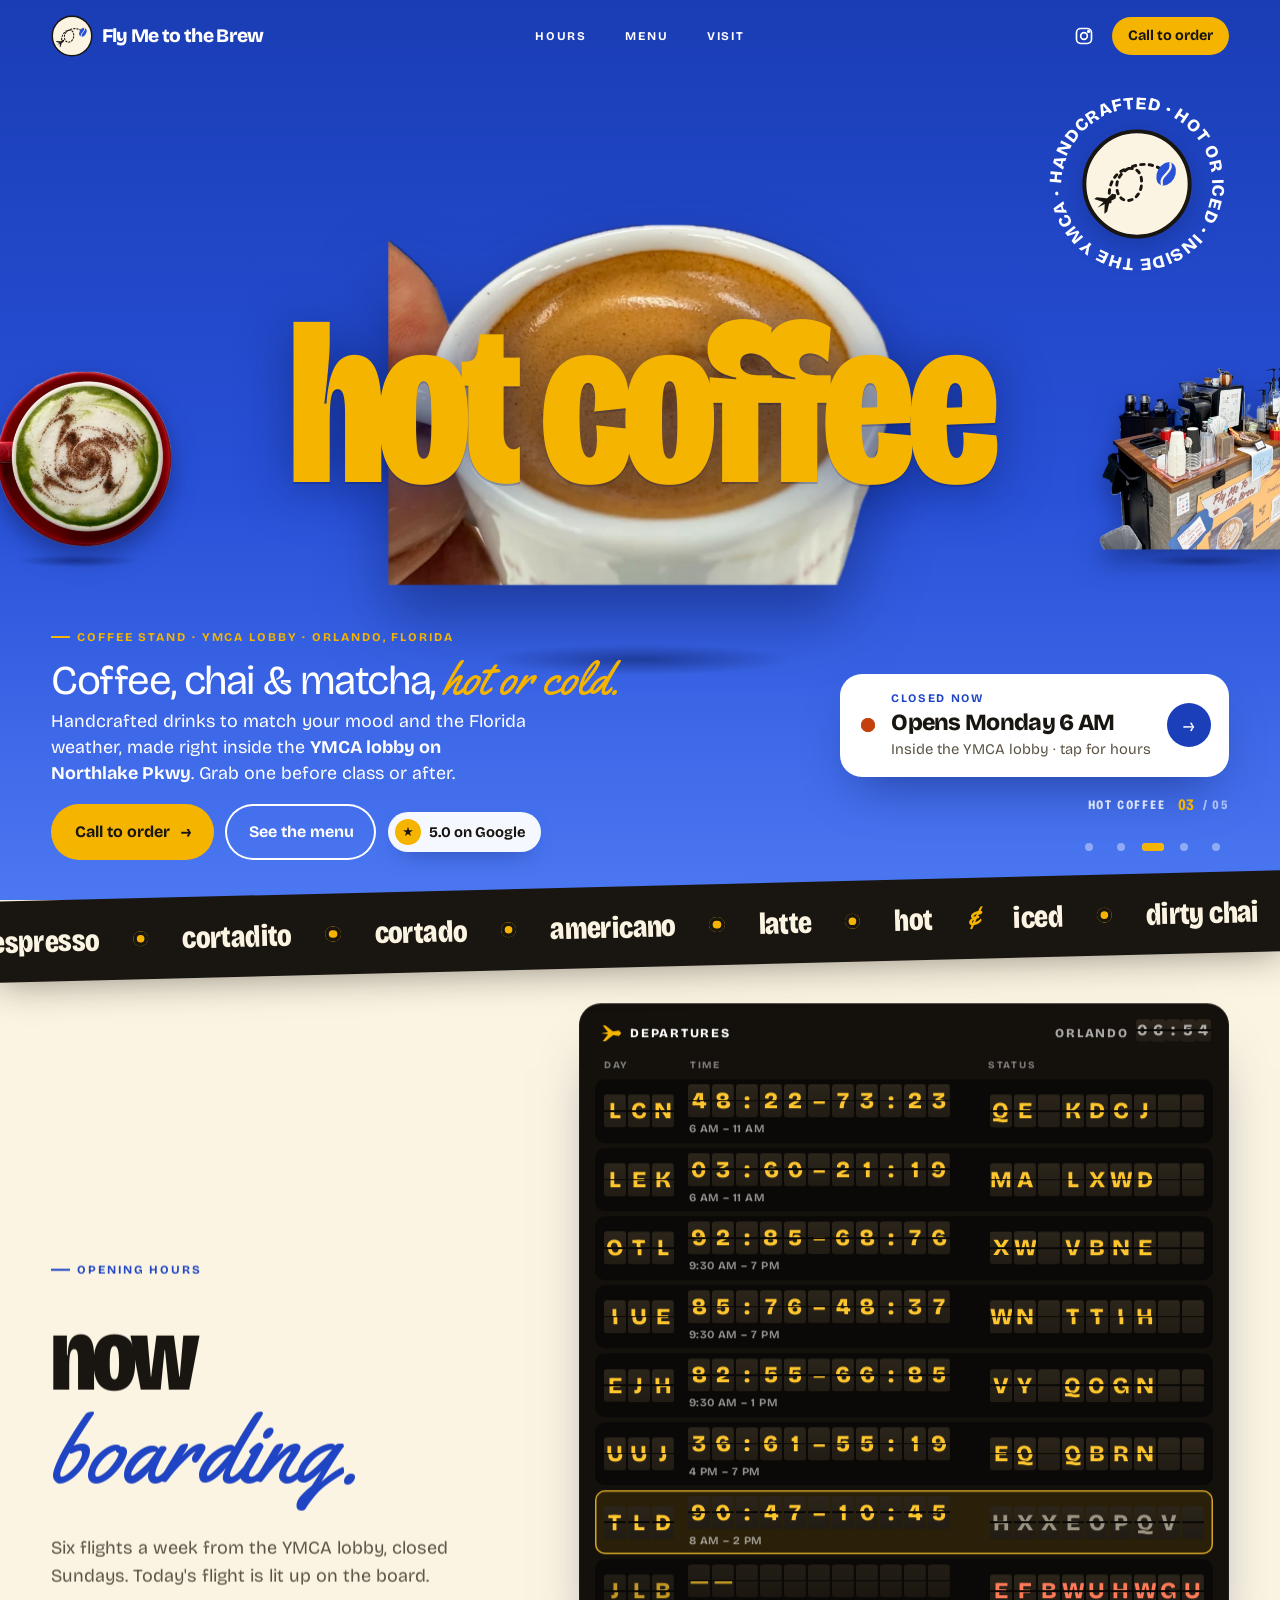
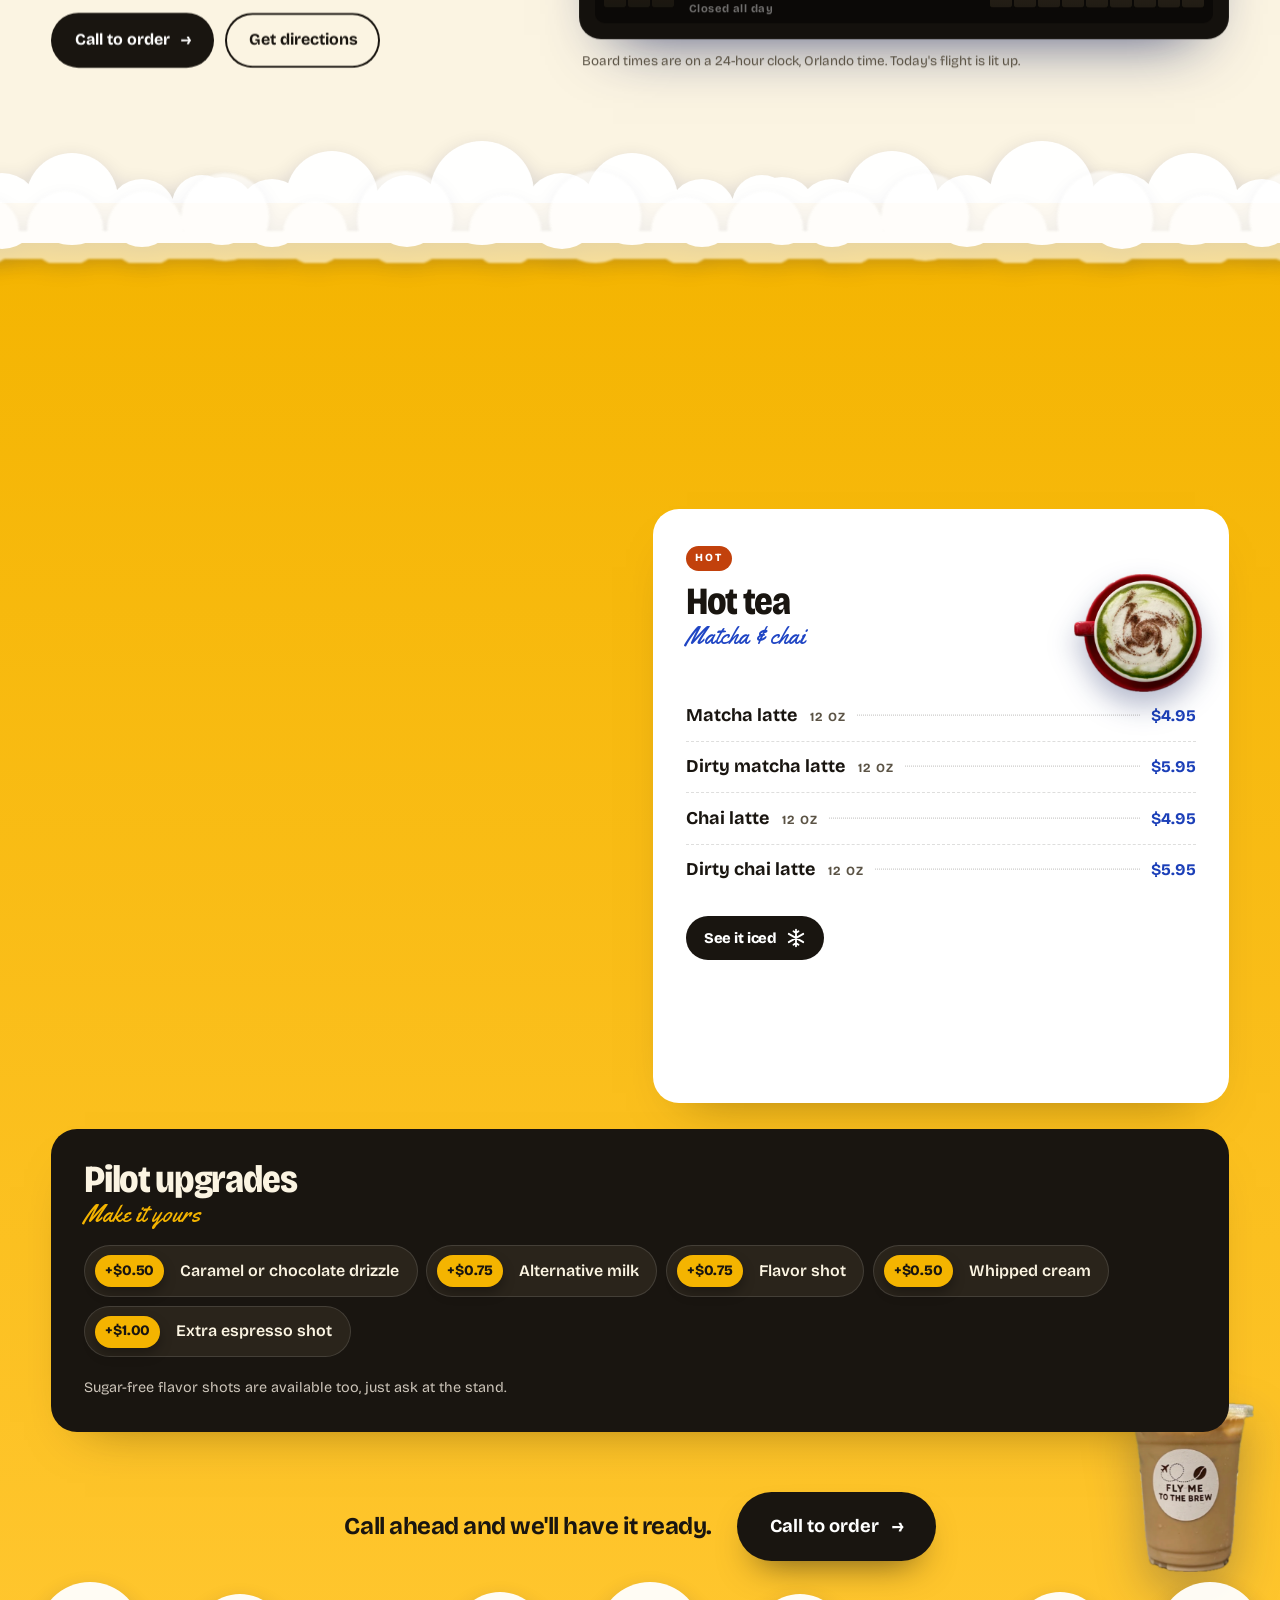
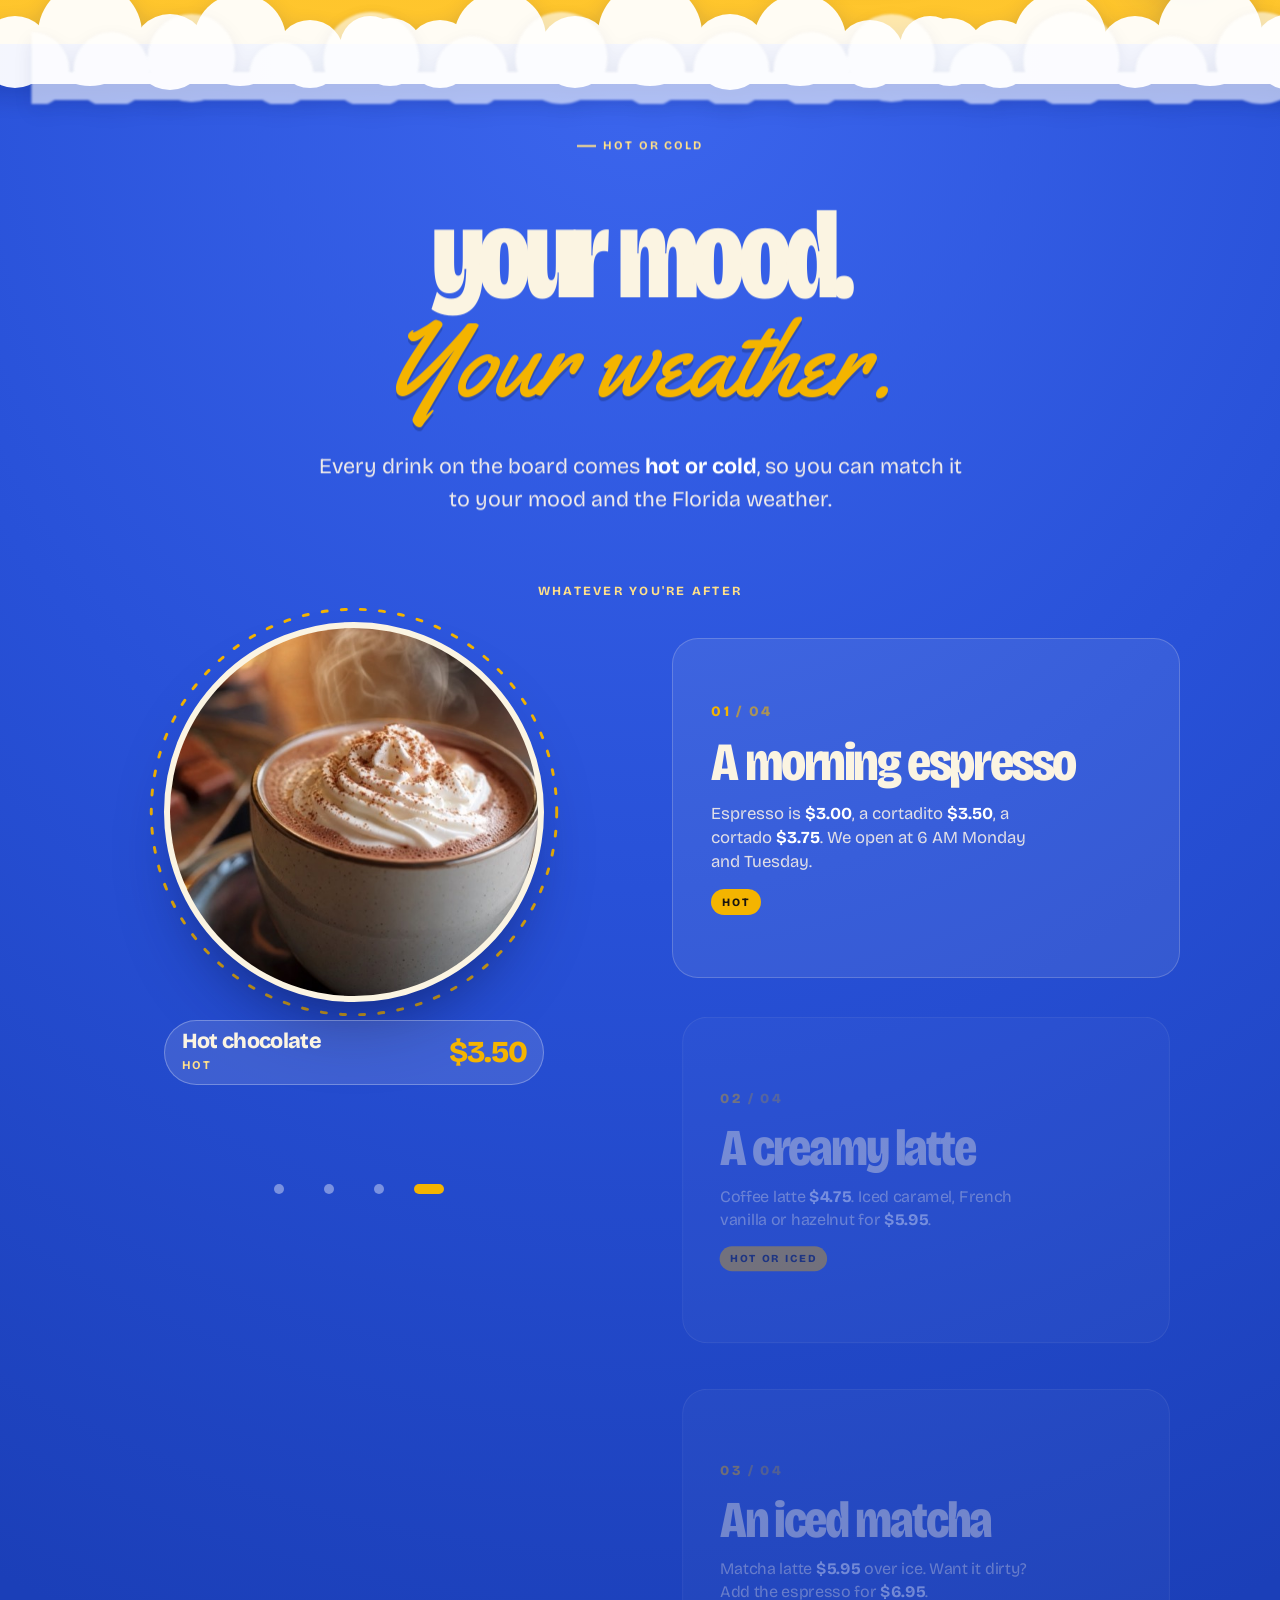
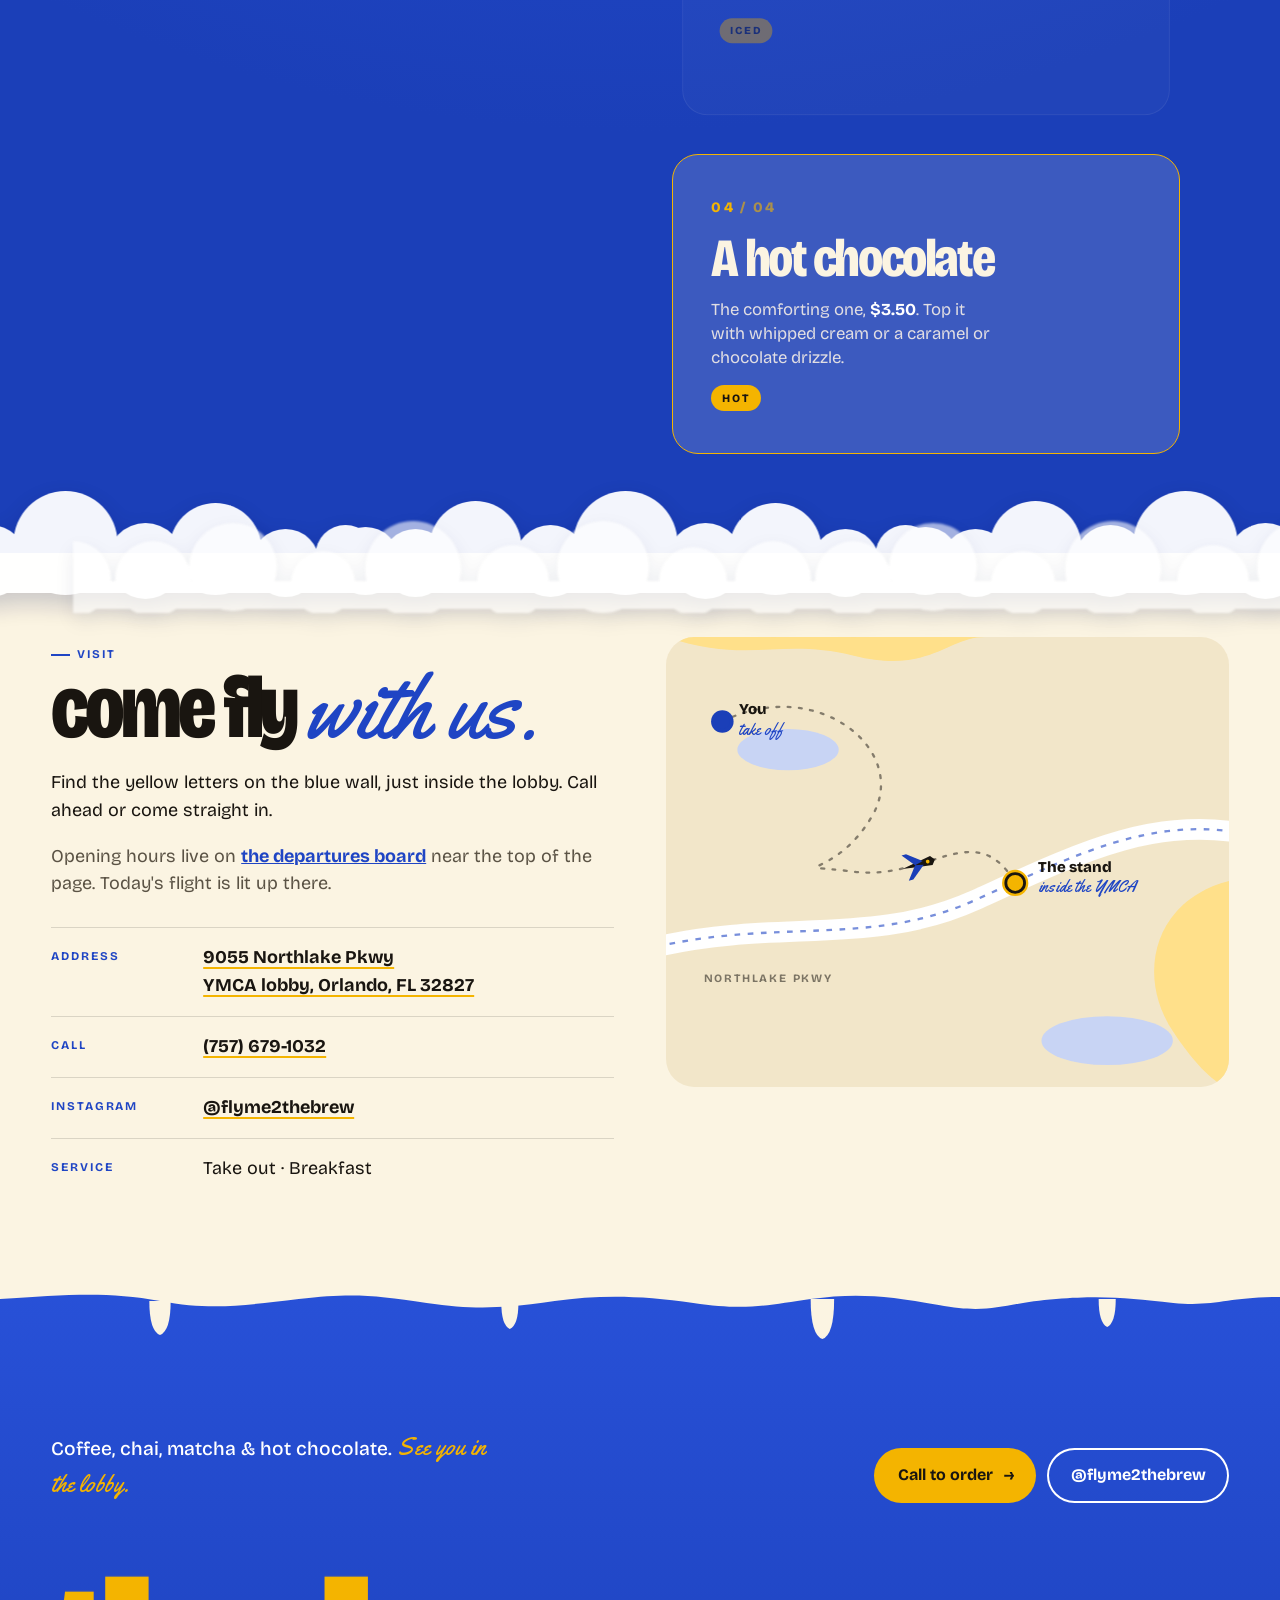
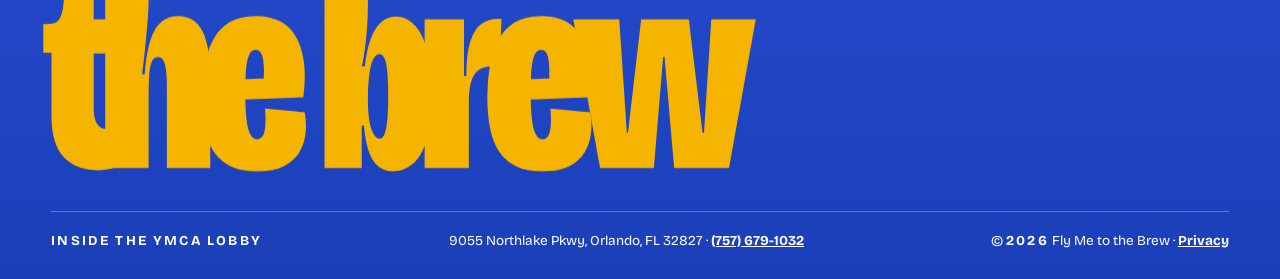
==== index.html @ 9d6bcb03 "Add files via upload" ====
<!doctype html>
<html lang="en">
<head>
<meta charset="utf-8">
<script>document.documentElement.classList.add('js')</script>
<meta name="viewport" content="width=device-width, initial-scale=1">
<title>Fly Me to the Brew · Coffee, Chai &amp; Matcha Inside the YMCA · Orlando</title>
<meta name="description" content="Fly Me to the Brew is a coffee stand inside the YMCA lobby at 9055 Northlake Pkwy, Orlando. Handcrafted coffee, chai, matcha and hot chocolate, hot or cold. 5.0 on Google. Open six days a week.">
<meta name="theme-color" content="#2851D8">
<meta property="og:title" content="Fly Me to the Brew · Orlando">
<meta property="og:description" content="Handcrafted coffee, chai, matcha and hot chocolate, hot or cold, inside the YMCA lobby on Northlake Pkwy.">
<link rel="icon" href="[data-uri]" type="image/svg+xml">
<link rel="preconnect" href="https://fonts.googleapis.com">
<link rel="preconnect" href="https://fonts.gstatic.com" crossorigin>
<link href="https://fonts.googleapis.com/css2?family=Bricolage+Grotesque:opsz,wdth,wght@12..96,75..100,400..800&family=Yellowtail&display=swap" rel="stylesheet">
<script type="application/ld+json">
{"@context":"https://schema.org","@type":"CafeOrCoffeeShop","name":"Fly Me to the Brew","address":{"@type":"PostalAddress","streetAddress":"9055 Northlake Pkwy (YMCA lobby)","addressLocality":"Orlando","addressRegion":"FL","postalCode":"32827"},
"sameAs":["https://www.instagram.com/flyme2thebrew/"],"servesCuisine":"Coffee","aggregateRating":{"@type":"AggregateRating","ratingValue":"5.0","reviewCount":"2"},
"openingHoursSpecification":[
{"@type":"OpeningHoursSpecification","dayOfWeek":["Monday","Tuesday"],"opens":"06:00","closes":"11:00"},
{"@type":"OpeningHoursSpecification","dayOfWeek":["Wednesday","Thursday"],"opens":"09:30","closes":"19:00"},
{"@type":"OpeningHoursSpecification","dayOfWeek":"Friday","opens":"09:30","closes":"13:00"},
{"@type":"OpeningHoursSpecification","dayOfWeek":"Friday","opens":"16:00","closes":"19:00"},
{"@type":"OpeningHoursSpecification","dayOfWeek":"Saturday","opens":"08:00","closes":"14:00"}]}
</script>
<style>

/* ============================================================
   GLOVER'S KITCHEN — tokens
   Colors from the logo: orange circle, green apron, plus a
   red-velvet red and warm icing cream.
   ============================================================ */
:root{
  --cream:#FFF6E9;       /* page background: icing cream */
  --paper:#FCEBD2;       /* soft warm panels */
  --orange:#F6A21A;      /* main brand orange */
  --orange-deep:#C96A04; /* orange for text on light backgrounds */
  --peach:#FFD9A0;
  --green:#1E5B36;       /* apron green (dark sections) */
  --green-2:#26703F;
  --red:#B3261E;         /* red velvet accent */
  --ink:#2A1A10;
  --ink-soft:#6B5443;
  --line:rgba(25,21,16,.13);
  --grad:linear-gradient(180deg,#E07A06 0%,#F09312 50%,#F8B240 100%);

  --f-display:"Bricolage Grotesque", ui-sans-serif, system-ui, sans-serif;
  --f-script:"Yellowtail", cursive;
  --f-body:"Bricolage Grotesque", ui-sans-serif, system-ui, sans-serif;

  --ease-out:cubic-bezier(.16,1,.3,1);
  --ease-spring:cubic-bezier(.34,1.56,.64,1);
  --gutter:clamp(16px,4vw,56px);
  --max:1320px;
}

*,*::before,*::after{box-sizing:border-box}
html{scroll-behavior:smooth;-webkit-text-size-adjust:100%}
body{
  margin:0;background:var(--cream);color:var(--ink);
  font-family:var(--f-body);font-size:clamp(16px,1.05vw + 11px,18px);line-height:1.55;
  font-variation-settings:"wdth" 100;-webkit-font-smoothing:antialiased;overflow-x:hidden;
}
img{display:block;max-width:100%;height:auto}
a{color:inherit}
::selection{background:var(--green);color:var(--cream)}
h1,h2,h3{font-family:var(--f-display);font-weight:800;line-height:.92;letter-spacing:-.03em;margin:0;text-wrap:balance}
p{margin:0 0 1em;text-wrap:pretty}
.wrap{max-width:var(--max);margin:0 auto;padding:0 var(--gutter)}
.eyebrow{
  font-family:var(--f-display);font-size:.74rem;font-weight:700;
  text-transform:uppercase;letter-spacing:.16em;color:var(--orange-deep);display:inline-flex;gap:.6em;align-items:center
}
.eyebrow::before{content:"";width:1.6em;height:2px;background:currentColor}
.script{font-family:var(--f-script);font-weight:400;letter-spacing:0;text-transform:none}
.num{font-variant-numeric:tabular-nums lining-nums}
.skip{position:absolute;left:-999px;top:8px;background:var(--ink);color:var(--cream);padding:.5em 1em;z-index:99}
.skip:focus{left:8px}
:focus-visible{outline:2px solid var(--green);outline-offset:3px;border-radius:4px}
.sr-only{position:absolute;width:1px;height:1px;overflow:hidden;clip-path:inset(50%);white-space:nowrap}

/* ============ header ============ */
.top{position:fixed;inset:0 0 auto;z-index:50;color:var(--ink);transition:background .4s var(--ease-out),box-shadow .4s var(--ease-out),transform .5s var(--ease-out)}
.top.scrolled{background:color-mix(in oklab,var(--cream) 90%,transparent);backdrop-filter:blur(12px) saturate(1.4);-webkit-backdrop-filter:blur(12px) saturate(1.4);box-shadow:0 1px 0 var(--line)}
.top.hide{transform:translateY(-100%)}
.top .wrap{display:grid;grid-template-columns:1fr auto 1fr;align-items:center;height:72px}
.logo{font-family:var(--f-display);font-weight:800;font-size:1.35rem;letter-spacing:-.04em;text-decoration:none;color:inherit;display:flex;align-items:center;gap:.45em;white-space:nowrap}
.logo img{width:42px;height:42px;transition:transform .6s var(--ease-spring)}
.logo:hover img{transform:rotate(-12deg) scale(1.08)}
.nav{display:flex;gap:clamp(18px,3vw,40px);align-items:center}
.nav a{font-size:.74rem;font-weight:700;letter-spacing:.15em;text-transform:uppercase;text-decoration:none;position:relative;padding:.4em 0}
.nav a::after{content:"";position:absolute;left:0;right:0;bottom:0;height:2px;background:currentColor;transform:scaleX(0);transform-origin:right;transition:transform .5s var(--ease-out)}
.nav a:hover::after{transform:scaleX(1);transform-origin:left}
.top-right{display:flex;justify-content:flex-end;align-items:center;gap:.6rem}
.ig{display:grid;place-items:center;width:38px;height:38px;border-radius:50%;transition:background .3s,transform .5s var(--ease-spring)}
.ig:hover{background:rgba(255,255,255,.3);transform:scale(1.1)}
.order-pill{background:var(--green);color:var(--cream);text-decoration:none;font-weight:700;font-size:.9rem;padding:.55em 1.1em;border-radius:99px;transition:transform .5s var(--ease-spring),background .3s}
.order-pill:hover{transform:translateY(-2px) rotate(-2deg);background:var(--ink)}
@media (max-width:860px){.top .wrap{grid-template-columns:1fr auto}.nav{display:none}}

/* ============ hero (floating food stage) ============ */
.hero{position:relative;height:100svh;min-height:640px;max-height:1040px;overflow:hidden;background:var(--grad);color:var(--ink)}
.stage{position:absolute;inset:0}
.prod{
  --w:min(50vh,40vw,480px);
  position:absolute;left:50%;top:45%;width:var(--w);aspect-ratio:1/1;padding:0;border:0;background:none;cursor:pointer;color:inherit;
  transform:translate(calc(-50% + var(--tx,0px) + var(--drag,0px)),calc(-50% + var(--ty,0px))) scale(var(--sc,1));
  opacity:var(--op,0);transition:transform .7s var(--ease-out),opacity .5s var(--ease-out);z-index:1
}
.prod[data-pos="0"]{--tx:0px;--ty:0px;--sc:1;--op:1;z-index:2;cursor:default}
.prod[data-pos="-1"]{--tx:-44vw;--ty:6vh;--sc:.4;--op:1}
.prod[data-pos="1"]{--tx:44vw;--ty:6vh;--sc:.4;--op:1}
.prod[data-pos="-2"]{--tx:-80vw;--ty:6vh;--sc:.3}
.prod[data-pos="2"]{--tx:80vw;--ty:6vh;--sc:.3}
.hero{touch-action:pan-y;cursor:grab;-webkit-user-select:none;user-select:none}
.hero.dragging{cursor:grabbing}
.hero.dragging .prod{transition:none}
.hero-foot{cursor:auto}
.prod .bob{display:block;width:100%;height:100%;animation:bob 5s ease-in-out infinite;transform-origin:50% 60%}
.prod:nth-child(2n) .bob{animation-delay:-1.6s}
.prod:nth-child(3n) .bob{animation-delay:-3.1s}
.prod img{display:block;width:100%;height:100%;object-fit:contain;transform:scale(var(--k,1));filter:drop-shadow(0 24px 26px rgba(10,25,90,.35));user-select:none;-webkit-user-drag:none}
.prod::after{content:"";position:absolute;left:16%;right:16%;bottom:-10%;height:7%;border-radius:50%;background:radial-gradient(closest-side,rgba(10,25,90,.45),rgba(10,25,90,0));animation:shadow 5s ease-in-out infinite}
.prod:nth-child(2n)::after{animation-delay:-1.6s}
.prod:nth-child(3n)::after{animation-delay:-3.1s}
@keyframes bob{0%,100%{transform:translateY(0) rotate(-7deg)}50%{transform:translateY(-16px) rotate(-3deg)}}
@keyframes shadow{0%,100%{transform:scaleX(1);opacity:1}50%{transform:scaleX(.82);opacity:.65}}
.prod:not([data-pos="0"]):hover .bob{animation-duration:2.4s}
@media (max-width:760px){
  .prod{--w:min(34vh,62vw);top:38%}
  .prod[data-pos="-1"]{--tx:-52vw;--sc:.42}
  .prod[data-pos="1"]{--tx:52vw;--sc:.42}
}

.stage-word{position:absolute;left:0;right:0;top:45%;transform:translateY(-50%);display:grid;place-items:center;z-index:3;pointer-events:none}
@media (max-width:760px){.stage-word{top:38%}}
.stage-word .w{
  grid-area:1/1;font-family:var(--f-display);font-weight:800;font-variation-settings:"wdth" 75;text-transform:lowercase;line-height:1;letter-spacing:-.04em;white-space:nowrap;color:#FFF4E2;
  font-size:min(15rem,calc(92vw / (var(--n) * .5)),32vh);
  opacity:0;transform:translateY(.25em) scale(.96);filter:blur(8px);
  transition:opacity .3s var(--ease-out),transform .55s var(--ease-out),filter .35s var(--ease-out);
  text-shadow:0 6px 40px rgba(10,25,90,.25)
}
.stage-word .w.on{opacity:1;transform:none;filter:none;transition-delay:.1s}

.hero-foot{position:absolute;left:0;right:0;bottom:clamp(22px,4.5vh,48px);z-index:4}
.hero-foot .wrap{display:grid;grid-template-columns:1fr auto;gap:var(--gutter);align-items:end}
.hero .eyebrow{color:var(--ink)}
.hero-title{font-size:clamp(1.9rem,3.2vw,2.9rem);letter-spacing:-.035em;margin:.55rem 0 .5rem;line-height:.95}
.hero-title .script{color:#fff;font-size:1.15em;text-shadow:0 2px 0 rgba(10,25,90,.25)}
.lede{max-width:40ch;font-size:clamp(1rem,.5vw + .9rem,1.12rem);line-height:1.45;margin:0 0 1.1rem}
.lede strong{font-weight:700}
.btn{
  --bg:var(--ink);--fg:#fff;--hov:var(--green);
  display:inline-flex;align-items:center;gap:.7em;background:var(--bg);color:var(--fg);text-decoration:none;border:0;cursor:pointer;
  font-family:var(--f-display);font-weight:700;font-size:1rem;padding:.95em 1.4em .95em 1.5em;border-radius:99px;
  position:relative;overflow:hidden;isolation:isolate;transition:transform .5s var(--ease-out),color .3s
}
.btn::before{content:"";position:absolute;inset:0;background:var(--hov);border-radius:inherit;transform:translateY(101%);transition:transform .55s var(--ease-out);z-index:-1}
.btn:hover::before{transform:none}
.btn:hover{transform:translateY(-2px)}
.btn .arr{display:inline-block;transition:transform .5s var(--ease-out)}
.btn:hover .arr{transform:translateX(3px)}
.btn-row{display:flex;flex-wrap:wrap;gap:.7rem}
.btn.ghost{--bg:transparent;--fg:var(--ink);box-shadow:inset 0 0 0 2px var(--ink)}
.btn.ghost:hover{color:#fff}
.hero-side{display:flex;flex-direction:column;align-items:flex-end;gap:1rem;text-align:right}
.today{
  display:flex;align-items:center;gap:1rem;text-align:left;text-decoration:none;background:#fff;color:var(--ink);
  padding:1rem 1.1rem 1rem 1.3rem;border-radius:22px;box-shadow:0 24px 50px -20px rgba(10,25,90,.55);max-width:420px;
  transition:transform .5s var(--ease-spring),box-shadow .4s;cursor:pointer
}
.today:hover{transform:translateY(-4px) rotate(-1deg);box-shadow:0 32px 60px -22px rgba(10,25,90,.65)}
.today .pulse{flex:none;width:14px;height:14px;border-radius:50%;background:var(--red);position:relative}
.today .pulse::after{content:"";position:absolute;inset:0;border-radius:50%;background:var(--red);animation:pulse 1.8s var(--ease-out) infinite}
.td-text small{display:block;font-size:.72rem;font-weight:700;letter-spacing:.14em;text-transform:uppercase;color:var(--orange-deep)}
.td-text b{display:block;font-family:var(--f-display);font-weight:800;font-size:clamp(1.1rem,1.4vw + .6rem,1.45rem);letter-spacing:-.03em;line-height:1.05;margin-top:.15rem}
.td-text span{display:block;font-size:.92rem;color:var(--ink-soft);margin-top:.2rem}
.td-go{flex:none;display:grid;place-items:center;width:44px;height:44px;border-radius:50%;background:var(--green);color:#fff;font-size:1.2rem;transition:transform .5s var(--ease-spring)}
.today:hover .td-go{transform:rotate(-45deg)}
@media (max-width:760px){
  .today{max-width:none;width:100%;padding:.9rem 1rem}
  .hero{height:auto;min-height:0;max-height:none;padding-bottom:26px}
  .stage{position:relative;height:58svh;min-height:360px;max-height:520px}
  .prod,.stage-word{top:56%}
  .hero-foot{position:relative;bottom:auto}
}
.dots{display:flex;gap:.35rem}
.dots button{width:26px;height:26px;border:0;background:none;padding:0;cursor:pointer;display:grid;place-items:center}
.dots button::before{content:"";width:8px;height:8px;border-radius:50%;background:rgba(25,21,16,.3);transition:all .4s var(--ease-spring)}
.dots button[aria-current="true"]::before{background:var(--ink);width:22px;border-radius:99px}
@media (max-width:760px){.hero-foot .wrap{grid-template-columns:1fr}.hero-side{align-items:flex-start;text-align:left;width:100%;gap:.7rem}}

.sticker{position:absolute;right:var(--gutter);top:92px;width:184px;height:184px;z-index:4;display:grid;place-items:center;text-decoration:none}
.sticker svg{position:absolute;inset:0;animation:spin 18s linear infinite}
.sticker text{font-family:var(--f-display);font-weight:800;font-size:12.5px;letter-spacing:.5px;text-transform:uppercase;fill:var(--ink)}
.sticker .core{position:relative;width:112px;height:112px;border-radius:50%;display:grid;place-items:center;transition:transform .6s var(--ease-spring);filter:drop-shadow(0 8px 14px rgba(10,25,90,.3))}
.sticker .core img{width:100%;height:100%}
.sticker:hover .core{transform:scale(1.12) rotate(-12deg)}
@keyframes spin{to{transform:rotate(360deg)}}
@media (max-width:1100px){.sticker{width:140px;height:140px}.sticker .core{width:84px;height:84px}}
@media (max-width:760px){.sticker{display:none}}

/* ============ marquee ============ */
.marquee{background:var(--green);color:var(--cream);overflow:hidden;padding:1.05rem 0;transform:rotate(-1.4deg);margin:-14px -2vw 0;position:relative;z-index:3;box-shadow:0 20px 40px -24px rgba(27,63,184,.6)}
.marquee .track{display:flex;width:max-content;animation:marq 40s linear infinite}
.marquee:hover .track{animation-play-state:paused}
.marquee span{font-family:var(--f-display);font-weight:800;font-variation-settings:"wdth" 80;font-size:clamp(1.3rem,2.4vw,2rem);letter-spacing:-.02em;white-space:nowrap;padding:0 .55em;display:flex;align-items:center;gap:1.1em;text-transform:lowercase}
.marquee i{font-family:var(--f-script);font-style:normal;font-weight:400;color:var(--orange);text-transform:none}
.marquee span::after{content:"";width:.5em;height:.5em;border-radius:50%;background:var(--orange);box-shadow:inset 0 0 0 .12em var(--cream)}
@keyframes marq{to{transform:translateX(-50%)}}

/* ============ proof ============ */
.proof{padding:clamp(70px,9vw,120px) 0 clamp(40px,6vw,80px)}
.proof-grid{display:grid;grid-template-columns:repeat(4,1fr);border-top:1px solid var(--line)}
.proof-grid > div{padding:1.4rem 1.2rem 0 0;border-right:1px solid var(--line);margin-right:1.2rem}
.proof-grid > div:last-child{border-right:0}
.proof .big{font-family:var(--f-display);font-weight:800;font-variation-settings:"wdth" 78;font-size:clamp(2.6rem,5.4vw,4.6rem);line-height:.9;letter-spacing:-.045em;color:var(--green)}
.proof .big sup,.proof .big small{font-size:.4em;vertical-align:1.2em;color:var(--orange-deep);margin-left:.08em}
.proof .big small{vertical-align:baseline}
.proof .lbl{font-size:.92rem;color:var(--ink-soft);margin-top:.5rem;max-width:22ch}
@media (max-width:760px){.proof-grid{grid-template-columns:1fr 1fr;row-gap:1.6rem}.proof-grid > div:nth-child(2){border-right:0}}

/* ============ section heads ============ */
.sec{padding:clamp(70px,10vw,140px) 0}
.head{display:grid;grid-template-columns:repeat(12,1fr);gap:var(--gutter);align-items:end;margin-bottom:clamp(36px,5vw,64px)}
.head h2{grid-column:1 / span 8;font-size:clamp(3rem,8vw,7rem);font-variation-settings:"wdth" 80;text-transform:lowercase;letter-spacing:-.045em;line-height:.95}
.head h2 .script{font-size:.95em;color:var(--orange-deep)}
.head p{grid-column:9 / span 4;color:var(--ink-soft);margin:0}
@media (max-width:900px){.head h2,.head p{grid-column:1 / -1}}

/* ============ menu ============ */
.menu{background:var(--grad);position:relative;overflow:hidden}
.menu .head h2,.menu .head p{color:var(--ink)}
.menu .head h2 .script{color:#fff;text-shadow:0 2px 0 rgba(10,25,90,.25)}
.menu .head p a{font-weight:700}
.board{display:grid;grid-template-columns:repeat(12,1fr);gap:clamp(18px,2vw,28px);position:relative;z-index:1}
.cat{grid-column:span 6;background:#fff;border-radius:26px;padding:clamp(22px,2.6vw,36px);position:relative;overflow:hidden;box-shadow:0 24px 50px -34px rgba(10,25,90,.6);transition:transform .6s var(--ease-out),box-shadow .6s var(--ease-out)}
.cat:hover{transform:translateY(-4px);box-shadow:0 30px 60px -36px rgba(10,25,90,.7)}
.cat.wide{grid-column:span 12}
.cat.third{grid-column:span 4}
@media (max-width:980px){.cat,.cat.third{grid-column:span 12}}
.cat-top{display:flex;justify-content:space-between;align-items:flex-start;gap:1rem;margin-bottom:1.2rem}
.cat h3{font-size:clamp(1.9rem,3vw,2.6rem);font-variation-settings:"wdth" 85;letter-spacing:-.035em}
.cat h3 .script{display:block;font-size:.62em;margin-top:.3em;color:var(--orange-deep)}
.cat-img{width:clamp(90px,10vw,130px);flex:none;margin:-10px -6px -20px 0;filter:drop-shadow(0 14px 14px rgba(10,25,90,.3));transition:transform .6s var(--ease-spring)}
.cat:hover .cat-img{transform:rotate(-8deg) scale(1.08)}
.rows{list-style:none;margin:0;padding:0}
.rows li{display:flex;align-items:baseline;gap:.6em;padding:.62em 0;border-top:1px dashed var(--line)}
.rows li:first-child{border-top:0}
.rows .n{font-weight:700}
.rows .d{color:var(--ink-soft);font-size:.9em}
.rows .fill{flex:1;border-bottom:1.5px dotted rgba(25,21,16,.28);transform:translateY(-.3em);min-width:1.5em}
.rows .p{font-family:var(--f-display);font-weight:700;color:var(--green);font-size:.9em}
.tagline{font-family:var(--f-script);font-size:1.35rem;color:var(--orange-deep);margin:1rem 0 0}
.fresh{position:absolute;top:1.2rem;right:1.2rem;font-family:var(--f-display);font-size:.68rem;font-weight:800;letter-spacing:.14em;text-transform:uppercase;background:var(--red);color:#fff;padding:.35em .7em;border-radius:99px;transform:rotate(4deg)}
@media (max-width:600px){.fresh{position:static;display:inline-block;margin-bottom:.9rem}}

/* flavors */
.flavor-cat{background:var(--green);color:var(--cream)}
.flavor-cat h3 .script{color:var(--orange)}
.flavor-cat p{color:rgba(255,246,233,.78)}
.flavors{display:flex;flex-wrap:wrap;gap:.55rem;margin-top:.4rem}
.flv{
  --c:#eee;display:inline-flex;align-items:center;gap:.6em;padding:.55em 1.1em .55em .6em;border-radius:99px;background:var(--green-2);
  border:1px solid rgba(255,255,255,.12);color:var(--cream);font-weight:600;font-size:1rem;cursor:default;
  transition:transform .5s var(--ease-spring),border-color .3s
}
.flv img,.flv .sw{width:46px;height:46px;object-fit:contain;margin:-6px 0;filter:drop-shadow(0 6px 6px rgba(0,0,0,.3));transition:transform .5s var(--ease-spring)}
.flv .sw{width:34px;height:34px;margin:0 6px;border-radius:50%;background:var(--c);box-shadow:inset 0 -4px 0 rgba(0,0,0,.15)}
.flv:hover{transform:translateY(-3px) rotate(-2deg);border-color:var(--c)}
.flv:hover img,.flv:hover .sw{transform:scale(1.35) rotate(-8deg)}
.flv .best{font-size:.66rem;font-weight:800;letter-spacing:.1em;text-transform:uppercase;background:var(--orange);color:var(--ink);padding:.2em .55em;border-radius:99px}

/* ============ fresh-out-the-oven rail ============ */
.newbies{overflow:hidden}
.rail{display:flex;gap:clamp(16px,2vw,26px);overflow-x:auto;scroll-snap-type:x mandatory;padding:10px var(--gutter) 30px;scrollbar-width:none;cursor:grab}
.rail::-webkit-scrollbar{display:none}
.rail.drag{cursor:grabbing;scroll-snap-type:none}
.card{flex:0 0 clamp(250px,30vw,380px);scroll-snap-align:start;perspective:900px;margin:0}
.card .inner{border-radius:24px;overflow:hidden;background:#fff;transform:rotateX(var(--rx,0)) rotateY(var(--ry,0));transition:transform .5s var(--ease-out),box-shadow .5s;box-shadow:0 20px 40px -30px rgba(25,21,16,.5);will-change:transform}
.card:hover .inner{box-shadow:0 40px 70px -35px rgba(40,81,216,.6)}
.card img{aspect-ratio:4/5;object-fit:cover;width:100%;pointer-events:none;user-select:none}
.card figcaption{display:flex;flex-direction:column;gap:.15rem;padding:1rem .3rem 0}
.card figcaption b{font-family:var(--f-display);font-weight:800;font-size:1.25rem;letter-spacing:-.02em}
.card figcaption span{font-family:var(--f-script);font-size:1.2rem;color:var(--orange-deep)}
.rail-hint{display:flex;align-items:center;gap:.6em;font-size:.85rem;color:var(--ink-soft);margin-top:.8rem}
.rail-hint .bar{width:60px;height:3px;background:var(--line);position:relative;overflow:hidden;border-radius:2px}
.rail-hint .bar i{position:absolute;inset:0;background:var(--orange);transform-origin:left;transform:scaleX(var(--p,.15))}

/* ============ in their words ============ */
.voices{background:var(--paper);position:relative;overflow:hidden}
.feature-quote{display:grid;grid-template-columns:repeat(12,1fr);gap:var(--gutter);align-items:start;margin-bottom:clamp(40px,6vw,80px)}
.feature-quote blockquote{grid-column:1 / span 9;margin:0;font-family:var(--f-display);font-weight:700;font-variation-settings:"wdth" 80;font-size:clamp(2.1rem,5.2vw,4.6rem);line-height:1;letter-spacing:-.035em;text-indent:-.42em}
.feature-quote blockquote em{font-style:normal;color:var(--orange-deep)}
.feature-quote cite{grid-column:10 / span 3;font-style:normal;align-self:end;font-size:.95rem}
.feature-quote cite a{font-weight:700;text-decoration:none;border-bottom:2px solid var(--orange)}
.feature-quote cite small{display:block;color:var(--ink-soft);margin-top:.3em}
@media (max-width:900px){.feature-quote blockquote,.feature-quote cite{grid-column:1 / -1}}
.quotes{columns:3 280px;column-gap:clamp(16px,2vw,26px)}
.q{break-inside:avoid;background:#fff;border-radius:22px;padding:1.5rem 1.5rem 1.2rem;margin:0 0 clamp(16px,2vw,26px);position:relative;transition:transform .6s var(--ease-spring)}
.q:nth-child(odd){transform:rotate(-1deg)}
.q:nth-child(even){transform:rotate(1.2deg)}
.q:hover{transform:rotate(0) translateY(-4px)}
.q p{font-size:1.2rem;line-height:1.4;margin-bottom:1rem;text-indent:-.4em}
.q footer{display:flex;align-items:center;gap:.6em;font-size:.85rem;color:var(--ink-soft);border-top:1px solid var(--line);padding-top:.8rem}
.q footer a{color:var(--ink);font-weight:700;text-decoration:none}
.q footer a:hover{color:var(--orange-deep)}
.q .av{width:28px;height:28px;border-radius:50%;background:var(--c,var(--orange));display:grid;place-items:center}
.q .av img{width:100%;height:100%}

/* ============ giving back: "we sell out & help out" ============ */
.giving{background:radial-gradient(120% 80% at 50% 0%,#C7372C 0%,#A11F18 55%,#7A1410 100%);color:var(--cream);position:relative;overflow:hidden}
.giving .eyebrow{color:var(--peach)}
.give-head{text-align:center;max-width:1040px;margin:0 auto clamp(56px,8vw,100px)}
.give-head h2{font-size:clamp(3.2rem,10vw,9rem);font-variation-settings:"wdth" 76;text-transform:lowercase;letter-spacing:-.05em;line-height:.86;margin:.35em 0 .35em}
.give-head h2 .script{display:block;color:var(--orange);font-size:.82em;margin-top:.04em;text-shadow:0 4px 0 rgba(0,0,0,.18)}
.give-head p{font-size:clamp(1.05rem,1vw + .8rem,1.35rem);max-width:46ch;margin:0 auto;color:rgba(255,246,233,.92)}
.give-head p strong{color:#fff}

/* the 1-for-1 exchange */
.swap{position:relative;display:grid;grid-template-columns:1fr auto 1fr;align-items:center;gap:clamp(16px,3vw,44px);max-width:980px;margin:0 auto clamp(56px,8vw,100px)}
.side{position:relative;background:var(--cream);color:var(--ink);border-radius:30px;padding:clamp(20px,3vw,32px);padding-top:clamp(84px,9vw,112px);text-align:center;box-shadow:0 34px 70px -34px rgba(0,0,0,.6)}
.side img{position:absolute;left:0;right:0;margin:0 auto;top:calc(-1 * clamp(66px,7.5vw,100px));width:clamp(120px,14vw,170px);filter:drop-shadow(0 18px 18px rgba(80,10,5,.35));animation:bob 5s ease-in-out infinite}
.side.give img{animation-delay:-2.2s}
.side .one{display:block;font-family:var(--f-display);font-weight:800;font-variation-settings:"wdth" 76;font-size:clamp(4rem,9vw,7rem);line-height:.8;letter-spacing:-.05em;color:var(--green)}
.side.give .one{color:var(--red)}
.side b{display:block;font-family:var(--f-display);font-size:clamp(1.25rem,1.6vw,1.6rem);letter-spacing:-.03em;margin:.35rem 0 .2rem}
.side span{display:block;color:var(--ink-soft);font-size:.98rem}
.mid{display:grid;justify-items:center;gap:.3rem;color:var(--orange)}
.mid svg{width:clamp(56px,6vw,78px);height:auto;animation:beat 1.4s ease-in-out infinite}
.mid i{font-family:var(--f-script);font-style:normal;font-size:clamp(1.5rem,2.2vw,2rem);color:var(--peach)}
@keyframes beat{0%,100%{transform:scale(1)}14%{transform:scale(1.18)}28%{transform:scale(1)}42%{transform:scale(1.1)}56%{transform:scale(1)}}
/* a little roll that keeps travelling from "you" to "a neighbor" */
.traveler{position:absolute;top:34%;left:20%;width:clamp(44px,5vw,62px);pointer-events:none;animation:travel 3.2s var(--ease-out) infinite;filter:drop-shadow(0 8px 8px rgba(0,0,0,.3));z-index:2}
@keyframes travel{
  0%{left:20%;transform:translate(-50%,0) scale(.5) rotate(0);opacity:0}
  12%{opacity:1}
  50%{transform:translate(-50%,-90px) scale(1) rotate(180deg)}
  88%{opacity:1}
  100%{left:80%;transform:translate(-50%,0) scale(.5) rotate(360deg);opacity:0}
}
@media (max-width:760px){
  .swap{grid-template-columns:1fr;gap:clamp(70px,16vw,96px);max-width:420px;margin-top:90px}
  .mid{grid-row:2}
  .mid svg{transform:none}
  .traveler{display:none}
}

/* how we help */
.ways-title{font-family:var(--f-display);font-size:.78rem;font-weight:700;letter-spacing:.18em;text-transform:uppercase;color:var(--peach);text-align:center;margin:0 0 1.4rem}
.ways{display:grid;grid-template-columns:repeat(4,1fr);gap:clamp(14px,2vw,24px)}
@media (max-width:1050px){.ways{grid-template-columns:1fr 1fr}}
@media (max-width:560px){.ways{grid-template-columns:1fr}}
.way{display:flex;flex-direction:column;gap:.7rem;background:rgba(255,246,233,.08);border:1px solid rgba(255,246,233,.2);border-radius:26px;padding:1.5rem 1.5rem 1.3rem;transition:transform .5s var(--ease-spring),background .3s,border-color .3s}
.way:hover{transform:translateY(-6px) rotate(-1deg);background:rgba(255,246,233,.14);border-color:var(--orange)}
.way .ico{width:54px;height:54px;border-radius:18px;background:var(--orange);display:grid;place-items:center;font-size:1.6rem;transform:rotate(-6deg);transition:transform .5s var(--ease-spring)}
.way:hover .ico{transform:rotate(6deg) scale(1.08)}
.way h3{font-size:clamp(1.35rem,1.7vw,1.6rem);letter-spacing:-.035em;line-height:1}
.way p{margin:0;color:rgba(255,246,233,.85);font-size:.98rem;line-height:1.45}
.way .src{margin-top:auto;padding-top:.5rem;font-size:.82rem;font-weight:700;color:var(--peach);text-decoration:none}
.way .src:hover{color:#fff}

/* the promise */
.give-quote{display:grid;grid-template-columns:auto 1fr;gap:clamp(20px,4vw,56px);align-items:center;max-width:1060px;margin:clamp(56px,8vw,100px) auto 0;padding-top:clamp(40px,6vw,70px);border-top:1px solid rgba(255,246,233,.22)}
.give-quote svg{width:clamp(120px,16vw,210px);color:var(--cream)}
.give-quote blockquote{margin:0 0 1.4rem;font-family:var(--f-display);font-weight:700;font-variation-settings:"wdth" 82;font-size:clamp(1.8rem,3.8vw,3.2rem);line-height:1.02;letter-spacing:-.035em;text-indent:-.4em}
.give-quote blockquote em{font-style:normal;color:var(--orange)}
.give-quote small{display:block;font-family:var(--f-body);font-size:.85rem;font-weight:500;letter-spacing:0;color:rgba(255,246,233,.7);margin-top:.8rem;text-indent:0}
.giving .btn{--bg:var(--cream);--fg:var(--ink);--hov:var(--orange)}
.giving .btn.ghost{--bg:transparent;--fg:var(--cream);box-shadow:inset 0 0 0 2px var(--cream)}
.giving .btn.ghost:hover{color:var(--ink)}
@media (max-width:760px){.give-quote{grid-template-columns:1fr}.give-quote svg{width:120px}}

/* small "every order feeds a neighbor" link in the hero */
.give-pill{display:inline-flex;align-items:center;align-self:center;gap:.55em;background:rgba(255,255,255,.88);color:var(--red);font-weight:700;font-size:.92rem;text-decoration:none;padding:.45em 1em .45em .5em;border-radius:99px;box-shadow:0 10px 24px -14px rgba(110,30,0,.6);transition:transform .5s var(--ease-spring),background .3s}
.give-pill:hover{transform:translateY(-2px) rotate(-1deg);background:#fff}
.give-pill .h{display:grid;place-items:center;width:26px;height:26px;border-radius:50%;background:var(--red);color:#fff;font-size:.8rem;animation:beat 1.4s ease-in-out infinite}
.proof-link{text-decoration:none;display:block;border-radius:12px;transition:transform .5s var(--ease-spring)}
.proof-link:hover{transform:translateY(-3px)}
.proof-link .big{color:var(--red)}
.proof-link .more-link{font-size:.85rem;font-weight:700;color:var(--red);margin-top:.4rem;display:inline-block;border-bottom:2px solid currentColor}

/* line art that draws itself in */
.draw path,.draw line,.draw circle{stroke-dasharray:var(--len,600);stroke-dashoffset:var(--len,600);transition:stroke-dashoffset 2.4s var(--ease-out)}
.draw.in path,.draw.in line,.draw.in circle,html:not(.js) .draw path{stroke-dashoffset:0}
.draw .fillin{fill:currentColor;fill-opacity:0;transition:fill-opacity 1s 1.6s}
.draw.in .fillin{fill-opacity:.9}

/* ============ catering ============ */
.events{background:var(--green);color:var(--cream);position:relative;overflow:hidden}
.events .eyebrow{color:var(--orange)}
.ev-grid{display:grid;grid-template-columns:repeat(12,1fr);gap:var(--gutter);align-items:center}
.ev-copy{grid-column:1 / span 6;position:relative;z-index:1}
.ev-copy h2{font-size:clamp(3rem,8vw,7.2rem);font-variation-settings:"wdth" 76;color:var(--cream);margin:.3em 0 .35em;text-transform:lowercase;letter-spacing:-.045em;line-height:.95}
.ev-copy h2 .script{color:var(--orange)}
.ev-copy p{color:rgba(255,246,233,.82);max-width:42ch}
.occasions{display:flex;flex-wrap:wrap;gap:.5rem;margin:1.6rem 0 2rem;padding:0;list-style:none}
.occasions li{border:1px solid rgba(255,246,233,.28);padding:.45em 1em;border-radius:99px;font-size:.92rem;transition:background .3s,color .3s}
.occasions li:hover{background:var(--orange);color:var(--ink);border-color:var(--orange)}
.events .btn{--bg:var(--cream);--fg:var(--ink);--hov:var(--orange)}
.events .btn.ghost{--bg:transparent;--fg:var(--cream);box-shadow:inset 0 0 0 2px var(--cream)}
.events .btn.ghost:hover{color:var(--ink)}
.prep{margin-top:2.2rem;display:grid;grid-template-columns:1fr 1fr;gap:.8rem;max-width:520px}
.prep div{background:var(--green-2);border-radius:18px;padding:1rem 1.1rem;border-left:4px solid var(--orange)}
.prep b{display:block;font-family:var(--f-display);font-size:1.1rem}
.prep span{font-size:.9rem;color:rgba(255,246,233,.78)}
.ev-media{grid-column:8 / span 5;position:relative}
.ev-media img{border-radius:24px;aspect-ratio:3/4;object-fit:cover;width:100%}
.ev-media .badge{position:absolute;left:-18px;bottom:26px;background:var(--orange);color:var(--ink);font-family:var(--f-display);font-weight:800;padding:1rem 1.2rem;border-radius:18px;transform:rotate(-5deg);line-height:1.05;font-size:1.1rem}
.ev-media .badge small{display:block;font-weight:600;font-size:.7rem;letter-spacing:.14em;text-transform:uppercase;opacity:.8;margin-bottom:.3em}
@media (max-width:900px){.ev-copy,.ev-media{grid-column:1 / -1}.ev-media{max-width:420px}.ev-media .badge{left:-6px}}
@media (max-width:480px){.prep{grid-template-columns:1fr}}

/* ============ find us ============ */
.find-grid{display:grid;grid-template-columns:repeat(12,1fr);gap:var(--gutter);align-items:start}
.find-copy{grid-column:1 / span 6}
.find-copy h2{font-size:clamp(2.8rem,7vw,6rem);font-variation-settings:"wdth" 80;margin-bottom:1.2rem;text-transform:lowercase;letter-spacing:-.045em;line-height:.95}
.find-copy h2 .script{color:var(--orange-deep)}
.schedule{margin-top:1.8rem;display:grid;gap:.7rem}
.sched-title{font-size:.74rem;font-weight:700;letter-spacing:.16em;text-transform:uppercase;color:var(--orange-deep);margin:0}
.stop{display:grid;grid-template-columns:auto 1fr auto;gap:1rem;align-items:center;background:#fff;border-radius:20px;padding:1rem 1.2rem;text-decoration:none;box-shadow:0 18px 40px -32px rgba(10,25,90,.5);transition:transform .5s var(--ease-spring),background .3s}
a.stop:hover{transform:translateX(4px);background:var(--paper)}
.stop .day{width:62px;text-align:center;border-radius:14px;background:var(--green);color:var(--cream);padding:.45rem 0 .5rem;line-height:1}
.stop .day b{display:block;font-size:.68rem;font-weight:700;letter-spacing:.14em;text-transform:uppercase;opacity:.85}
.stop .day span{display:block;font-family:var(--f-display);font-weight:800;font-size:1.6rem;margin-top:.2rem}
.stop.is-today .day{background:var(--red)}
.stop .where{font-weight:700;line-height:1.25}
.stop .when{font-size:.9rem;color:var(--ink-soft)}
.stop .go{color:var(--orange-deep);font-size:1.2rem;transition:transform .4s var(--ease-spring)}
a.stop:hover .go{transform:translate(3px,-3px)}
.stop.extra{display:none}
.schedule.all .stop.extra{display:grid;animation:rise .6s var(--ease-out) both}
@keyframes rise{from{opacity:0;transform:translateY(12px)}}
.more{justify-self:start;margin-top:.3rem;background:none;border:0;padding:.4em 0;font:inherit;font-weight:700;color:var(--green);cursor:pointer;border-bottom:2px solid var(--orange)}
.stop.empty{grid-template-columns:1fr}
.stop.empty p{margin:0}
.facts{margin:1.8rem 0 0;display:grid}
.facts > div{display:grid;grid-template-columns:8.5rem 1fr;gap:1rem;padding:1rem 0;border-top:1px solid var(--line)}
.facts dt{font-size:.74rem;font-weight:700;letter-spacing:.16em;text-transform:uppercase;color:var(--orange-deep);padding-top:.25em}
.facts dd{margin:0}
.facts dd a{font-weight:700;text-decoration-color:var(--orange);text-underline-offset:.2em;text-decoration-thickness:2px}
.map{grid-column:7 / span 6;position:sticky;top:96px;background:var(--paper);border-radius:28px;aspect-ratio:5/4;overflow:hidden}
.map svg{width:100%;height:100%}
.map .road{fill:none;stroke:var(--orange-deep);stroke-width:2.5;stroke-dasharray:6 8;opacity:.55;animation:dash 30s linear infinite}
@keyframes dash{to{stroke-dashoffset:-400}}
.map .pin circle.pulse{transform-box:fill-box;transform-origin:center;animation:pulse 2.4s var(--ease-out) infinite}
.map .pin:nth-of-type(2) circle.pulse{animation-delay:.5s}
.map .pin:nth-of-type(3) circle.pulse{animation-delay:1s}
.map .pin:nth-of-type(4) circle.pulse{animation-delay:1.5s}
.map .pin:nth-of-type(5) circle.pulse{animation-delay:2s}
@keyframes pulse{0%{transform:scale(.6);opacity:.7}100%{transform:scale(2.6);opacity:0}}
.map text{font-family:var(--f-display);font-weight:800;font-size:16px;fill:var(--ink)}
.map text.sm{font-family:var(--f-script);font-weight:400;font-size:17px;fill:var(--orange-deep)}
@media (max-width:900px){.find-copy,.map{grid-column:1 / -1}.map{position:relative;top:auto}}

/* floating food decorations in other sections */
.deco{position:absolute;width:var(--w,160px);z-index:0;pointer-events:none;animation:bob 6s ease-in-out infinite;filter:drop-shadow(0 22px 24px rgba(10,25,90,.28))}
.deco img{display:block;width:100%;height:auto}
@media (max-width:900px){.deco{display:none}}

/* ============ footer ============ */
.foot{background:linear-gradient(180deg,#F09312,#E07A06);color:var(--ink);padding:clamp(80px,9vw,120px) 0 28px;overflow:hidden;position:relative}
.foot .drip{position:absolute;top:-1px;left:0;width:100%;height:70px;color:var(--cream)}
.foot .drip .d{animation:drip 5s var(--ease-out) infinite;transform-box:fill-box;transform-origin:top}
@keyframes drip{0%,100%{transform:scaleY(.85)}50%{transform:scaleY(1.15)}}
.foot-top{display:flex;flex-wrap:wrap;justify-content:space-between;gap:2rem;align-items:flex-end;margin-top:2rem}
.foot-top p{max-width:34ch;font-size:1.2rem;margin:0;font-weight:500}
.foot-top p .script{font-size:1.25em;color:#fff}
.foot .btn{--bg:var(--ink);--fg:#fff;--hov:var(--green)}
.giant{font-family:var(--f-display);font-weight:800;font-variation-settings:"wdth" 75;font-size:clamp(5rem,22vw,22rem);line-height:.8;letter-spacing:-.06em;margin:clamp(30px,5vw,60px) 0 0 -.03em;color:#FFF4E2;white-space:nowrap;text-transform:lowercase}
.foot-bot{display:flex;flex-wrap:wrap;gap:1rem;justify-content:space-between;border-top:1px solid rgba(25,21,16,.25);padding-top:1.1rem;margin-top:1.4rem;font-size:.85rem}
.foot-bot span:first-child{letter-spacing:.16em;text-transform:uppercase;font-weight:700}
.foot-bot a{font-weight:700}

/* ============ order now buttons ============ */
.menu-order{position:relative;z-index:1;display:flex;flex-wrap:wrap;align-items:center;justify-content:center;gap:1rem 1.6rem;margin-top:clamp(36px,5vw,60px);text-align:center}
.menu-order p{margin:0;font-family:var(--f-display);font-weight:700;font-size:clamp(1.15rem,1.4vw + .6rem,1.5rem);letter-spacing:-.02em}
.btn.big{font-size:1.15rem;padding:1.1em 1.7em 1.1em 1.8em;box-shadow:0 18px 36px -18px rgba(25,21,16,.7)}
.order-float{
  position:fixed;right:clamp(14px,2.5vw,28px);bottom:calc(clamp(14px,2.5vw,28px) + env(safe-area-inset-bottom));z-index:60;
  display:flex;align-items:center;gap:.75rem;text-decoration:none;
  background:var(--green);color:var(--cream);padding:.7rem .75rem .7rem 1.1rem;border-radius:99px;
  box-shadow:0 18px 40px -14px rgba(10,25,90,.7),0 0 0 3px rgba(255,246,233,.9);
  transform:translateY(140%) scale(.9);opacity:0;pointer-events:none;
  transition:transform .6s var(--ease-spring),opacity .35s var(--ease-out),background .3s
}
.order-float.show{transform:none;opacity:1;pointer-events:auto}
.order-float:hover{background:var(--ink)}
.of-dot{width:12px;height:12px;border-radius:50%;background:var(--orange);position:relative;flex:none}
.of-dot::after{content:"";position:absolute;inset:0;border-radius:50%;background:var(--orange);animation:pulse 1.8s var(--ease-out) infinite}
.of-text{display:flex;flex-direction:column;line-height:1.05}
.of-text b{font-family:var(--f-display);font-weight:800;font-size:1.1rem;letter-spacing:-.02em}
.of-text small{font-size:.72rem;opacity:.75;font-weight:600;letter-spacing:.04em}
.of-arr{display:grid;place-items:center;width:40px;height:40px;border-radius:50%;background:var(--orange);color:var(--ink);font-weight:800;font-size:1.15rem;transition:transform .5s var(--ease-spring)}
.order-float:hover .of-arr{transform:rotate(-45deg)}

/* ============ reveal ============ */
.js [data-reveal]{opacity:0;transform:translateY(34px);transition:opacity 1s var(--ease-out),transform 1.1s var(--ease-out);transition-delay:var(--d,0s)}
[data-reveal].in{opacity:1;transform:none}
.q[data-reveal].in:nth-child(odd){transform:rotate(-1deg)}
.q[data-reveal].in:nth-child(even){transform:rotate(1.2deg)}
.q[data-reveal].in:hover{transform:rotate(0) translateY(-4px)}

@media (prefers-reduced-motion:reduce){
  *,*::before,*::after{animation-duration:.001ms!important;animation-iteration-count:1!important;transition-duration:.001ms!important;scroll-behavior:auto!important}
  .draw path,.draw line,.draw circle{stroke-dashoffset:0!important}
  [data-reveal]{opacity:1;transform:none}
}


/* ============================================================
   FLY ME TO THE BREW: re-skin of the Glädje / Glover's layout.
   Colors come from the stand itself: the cobalt wall, the yellow
   wall letters, kraft-paper cream, and espresso-ink. Variable
   names (--orange, --green, ...) are kept from the base file so
   every component keeps working; only the VALUES change.
   ============================================================ */
:root{
  --cream:#FBF4E2;       /* kraft-paper page background */
  --paper:#F2E6C9;       /* warmer panels */
  --orange:#F4B400;      /* the yellow wall letters (used as "accent") */
  --orange-deep:#1F45C4; /* cobalt used for TEXT on light backgrounds (7:1 on cream) */
  --peach:#FFE08A;
  --green:#1B3FB8;       /* deep cobalt: dark sections, prices, hovers */
  --green-2:#2851D8;     /* the wall blue */
  --red:#C2410C;         /* roasted-bean rust for small alerts only */
  --ink:#191510;
  --ink-soft:#5B5345;
  --line:rgba(25,21,16,.14);
  --grad:linear-gradient(180deg,#1A3DB5 0%,#2851D8 55%,#4C78F2 100%);
}
::selection{background:var(--orange);color:var(--ink)}
:focus-visible{outline-color:var(--orange-deep)}

/* header sits on the blue hero, so white until it gets its cream bar */
.top{color:#fff}
.top.scrolled{color:var(--ink)}
.order-pill{background:var(--orange);color:var(--ink)}
.order-pill:hover{background:#fff}
.top.scrolled .order-pill:hover{background:var(--ink);color:#fff}
.ig:hover{background:rgba(255,255,255,.22)}
.top.scrolled .ig:hover{background:rgba(25,21,16,.08)}
.logo{font-size:1.2rem;letter-spacing:-.035em}

/* hero: cobalt wall, yellow letters */
.hero{color:#fff}
.hero .eyebrow{color:var(--orange)}
.hero-title .script{color:var(--orange);text-shadow:none}
.stage-word .w{color:var(--orange);text-shadow:0 6px 50px rgba(10,25,90,.55),0 2px 0 rgba(10,25,90,.25)}
.hero .btn{--bg:var(--orange);--fg:var(--ink);--hov:#fff}
.hero .btn.ghost{--bg:transparent;--fg:#fff;box-shadow:inset 0 0 0 2px #fff}
.hero .btn.ghost:hover{color:var(--ink)}
.dots button::before{background:rgba(255,255,255,.4)}
.dots button[aria-current="true"]::before{background:#fff}
.sticker text{fill:#fff}
.today{color:var(--ink)}
.today .pulse,.today .pulse::after{background:#16A34A}
.today.closed .pulse,.today.closed .pulse::after{background:var(--red)}
.td-go{background:var(--green)}
.prod img{filter:drop-shadow(0 26px 28px rgba(10,25,90,.5))}
.prod::after{background:radial-gradient(closest-side,rgba(10,25,90,.5),rgba(10,25,90,0))}
.prod[data-pos="0"] .bob{animation-name:bob2}
@keyframes bob2{0%,100%{transform:translateY(0) rotate(-3deg)}50%{transform:translateY(-14px) rotate(2deg)}}

/* the 1.5-second slider: the active dot fills like a timer */
.dots button[aria-current="true"]::before{position:relative;overflow:hidden}
.dots button{position:relative}
.dots .tick{position:absolute;left:50%;top:50%;width:22px;height:8px;margin:-4px 0 0 -11px;border-radius:99px;background:var(--orange);transform-origin:left;transform:scaleX(0);pointer-events:none;opacity:0}
.dots button[aria-current="true"] .tick{opacity:1;animation:tick 1.5s linear forwards}
@keyframes tick{to{transform:scaleX(1)}}
.hero.paused .dots .tick{animation-play-state:paused}
.slide-count{font-family:var(--f-display);font-weight:800;font-variation-settings:"wdth" 80;font-size:.8rem;letter-spacing:.14em;text-transform:uppercase;color:rgba(255,255,255,.8);display:flex;align-items:center;gap:.7em;justify-content:flex-end}
.slide-count b{color:var(--orange);font-size:1.25em;letter-spacing:0;min-width:1.2em;text-align:right}
.slide-count i{font-style:normal;opacity:.7}

/* rating pill in the hero (replaces Glover's "feeds a neighbor" pill) */
.rate-pill{display:inline-flex;align-items:center;align-self:center;gap:.55em;background:rgba(255,255,255,.95);color:var(--ink);font-weight:700;font-size:.92rem;text-decoration:none;padding:.45em 1em .45em .5em;border-radius:99px;box-shadow:0 10px 24px -14px rgba(10,25,90,.7);transition:transform .5s var(--ease-spring)}
.rate-pill:hover{transform:translateY(-2px) rotate(-1deg)}
.rate-pill .st{display:grid;place-items:center;width:26px;height:26px;border-radius:50%;background:var(--orange);color:var(--ink);font-size:.8rem}

/* marquee: ink band with yellow dots */
.marquee{background:var(--ink);color:var(--cream);box-shadow:0 20px 40px -24px rgba(25,21,16,.6)}
.marquee i{color:var(--orange)}
.marquee span::after{background:var(--orange);box-shadow:inset 0 0 0 .12em var(--ink)}

/* proof */
.proof .big{color:var(--green)}
.proof .big small{color:var(--orange-deep)}
.proof .big .pre{font-size:.55em;vertical-align:.5em;margin-right:.04em;color:var(--orange-deep)}

/* menu: yellow like the wall letters */
.menu{background:linear-gradient(180deg,#F4B400 0%,#FFC62E 100%)}
.menu .head h2 .script{color:var(--green);text-shadow:none}
.cat{box-shadow:0 24px 50px -34px rgba(60,40,0,.55)}
.cat .fresh,.fresh{background:var(--green);color:#fff}
.rows .p{color:var(--green)}
.rows .sz{font-size:.78rem;font-weight:700;letter-spacing:.08em;text-transform:uppercase;color:var(--ink-soft);margin-left:.15em}
.cat.wide{grid-column:span 12}
.flavor-cat{background:var(--ink)}
.flavor-cat .flv{background:#2A241B;border-color:rgba(255,255,255,.12)}
.flv .sw{display:grid;place-items:center;width:auto;min-width:56px;height:32px;margin:0 6px 0 0;padding:0 .7em;border-radius:99px;background:var(--orange);color:var(--ink);font-family:var(--f-display);font-weight:800;font-size:.9rem;letter-spacing:-.01em;box-shadow:none}
.flv:hover .sw{transform:scale(1.08) rotate(-3deg)}
.menu-note{margin:1.2rem 0 0;font-size:.9rem;color:rgba(255,246,233,.72)}

/* rail */
.card figcaption span{color:var(--orange-deep)}
.card:hover .inner{box-shadow:0 40px 70px -35px rgba(40,81,216,.6)}
.card img{object-position:center 30%}
.rail-hint .bar i{background:var(--orange-deep)}
.rail-hint .auto{display:inline-flex;align-items:center;gap:.4em;margin-left:.6em;font-weight:700;color:var(--orange-deep)}
.rail-hint .auto::before{content:"";width:8px;height:8px;border-radius:50%;background:var(--orange-deep);animation:pulse 1.5s var(--ease-out) infinite}

/* "hot or cold" section: cobalt */
.giving{background:radial-gradient(120% 80% at 50% 0%,#3C66EE 0%,#2851D8 50%,#1B3FB8 100%)}
.giving .eyebrow{color:var(--peach)}
.give-head h2 .script{color:var(--orange)}
.side .one{font-size:clamp(3.4rem,8vw,6rem);color:var(--green);text-transform:lowercase}
.side.give .one{color:var(--orange-deep)}
.side img{width:clamp(130px,15vw,190px);filter:drop-shadow(0 18px 18px rgba(10,25,90,.4))}
.side.ice img{top:calc(-1 * clamp(84px,9vw,120px));width:clamp(90px,9vw,120px)}
.mid{color:var(--orange)}
.mid svg{width:clamp(70px,7vw,96px);animation:fly 3.6s ease-in-out infinite}
@keyframes fly{0%,100%{transform:translate(-6px,4px) rotate(-8deg)}50%{transform:translate(8px,-6px) rotate(6deg)}}
.way .ico{background:var(--orange);color:var(--ink)}
.way p b{color:#fff}
.way:hover{border-color:var(--orange)}
.way .src{color:var(--peach)}
.give-quote svg{color:var(--cream)}
.give-quote blockquote em{color:var(--orange)}
.giving .btn{--bg:var(--orange);--fg:var(--ink);--hov:#fff}
.giving .btn.ghost{--bg:transparent;--fg:var(--cream)}

/* voices */
.voices{background:var(--paper)}
.q .stars{color:var(--orange);letter-spacing:.12em;font-size:1.05rem;display:block;margin-bottom:.4rem;text-shadow:0 1px 0 rgba(25,21,16,.25)}
.q .av{background:var(--c,var(--green-2));color:#fff;font-family:var(--f-display);font-weight:800;font-size:.8rem}
.q .av img{padding:0}
.q.rated{background:var(--green);color:#fff}
.q.rated footer{color:rgba(255,255,255,.75);border-color:rgba(255,255,255,.25)}
.q.rated .big{font-family:var(--f-display);font-weight:800;font-variation-settings:"wdth" 76;font-size:clamp(4rem,9vw,6rem);line-height:.85;letter-spacing:-.05em;color:var(--orange)}

/* "come say hi" section: ink with a cobalt glow */
.events{background:linear-gradient(160deg,#16120D 0%,#1F1A12 100%)}
.events .eyebrow{color:var(--orange)}
.events .ev-copy h2 .script{color:var(--orange)}
.prep div{background:#2A241B;border-left-color:var(--orange)}
.occasions li:hover{background:var(--orange)}
.ev-media .badge{background:var(--orange)}
.ev-media img{aspect-ratio:4/5;object-position:center 30%}

/* find us */
.hours{margin-top:1.8rem;display:grid;gap:.5rem}
.map{background:var(--paper)}
.map .road{stroke:var(--orange-deep);opacity:.6}
.map .flight{fill:none;stroke:var(--ink);stroke-width:2.5;stroke-dasharray:3 9;stroke-linecap:round;opacity:.5;animation:dash 40s linear infinite}
.map text{fill:var(--ink)}
.map text.sm{fill:var(--orange-deep)}
.map .street{font-family:var(--f-display);font-weight:700;font-size:12px;letter-spacing:.16em;text-transform:uppercase;fill:rgba(25,21,16,.55)}
.facts dd a{text-decoration-color:var(--orange)}

/* floating call button */
.order-float{background:var(--ink);color:var(--cream);box-shadow:0 18px 40px -14px rgba(25,21,16,.75),0 0 0 3px rgba(251,244,226,.95)}
.order-float:hover{background:var(--green)}
.of-dot,.of-dot::after{background:#16A34A}
.order-float.is-closed .of-dot,.order-float.is-closed .of-dot::after{background:var(--orange)}
.of-arr{background:var(--orange)}

/* footer */
.foot{background:linear-gradient(180deg,#2851D8,#1B3FB8);color:#fff}
.foot .drip{color:var(--cream)}
.foot-top p .script{color:var(--orange)}
.giant{color:var(--orange)}
.foot .btn{--bg:var(--orange);--fg:var(--ink);--hov:#fff}
.foot .btn.ghost{--bg:transparent;--fg:#fff;box-shadow:inset 0 0 0 2px #fff}
.foot .btn.ghost:hover{color:var(--ink)}
.foot-bot{border-top-color:rgba(255,255,255,.28)}
.foot-bot a{color:#fff}

/* the slider should keep moving for people who asked for less motion only when THEY press it;
   (the base file already shortens animations under prefers-reduced-motion) */

/* the espresso photo is shown as a round crop in small spots (the full cutout includes a thumb) */
img.round{border-radius:50%;aspect-ratio:1;object-fit:cover;object-position:56% 62%;border:4px solid var(--cream);background:var(--cream)}
.cat-img.round{width:clamp(76px,8vw,104px);margin:-4px 0 -8px;transform:rotate(-6deg)}
.side img.round{width:clamp(120px,13vw,168px);top:calc(-1 * clamp(60px,6.5vw,84px));border-color:#fff;box-shadow:0 18px 22px -10px rgba(10,25,90,.45)}

/* phones: header must fit logo + call button on 360px screens */
@media (max-width:560px){
  .top .wrap{height:64px;grid-template-columns:minmax(0,1fr) auto;gap:8px}
  .logo{min-width:0;overflow:hidden}
  .ig{display:none}
  .logo{font-size:1rem;gap:.4em}
  .logo img{width:34px;height:34px}
  .order-pill{font-size:.82rem;padding:.55em .95em}
}

html{overflow-x:clip}
body{overflow-x:clip}

/* ============ phone menu + call card ============ */
.burger{display:none;width:44px;height:44px;border:0;background:none;color:inherit;cursor:pointer;position:relative;border-radius:50%}
.burger span{position:absolute;left:12px;right:12px;height:2.5px;border-radius:2px;background:currentColor;transition:transform .45s var(--ease-out),top .45s var(--ease-out)}
.burger span:first-child{top:17px}.burger span:last-child{top:25px}
body.menu-open .burger span:first-child{top:21px;transform:rotate(45deg)}
body.menu-open .burger span:last-child{top:21px;transform:rotate(-45deg)}
.mnav{position:fixed;inset:0;z-index:49;background:linear-gradient(180deg,#1A3DB5,#2851D8);color:#fff;display:flex;flex-direction:column;justify-content:center;gap:.2rem;padding:90px var(--gutter) 40px;overflow-y:auto}
.mnav[hidden]{display:none}
.mnav a{font-family:var(--f-display);font-weight:800;font-variation-settings:"wdth" 80;font-size:clamp(2.6rem,13vw,4rem);letter-spacing:-.04em;line-height:1.05;text-transform:lowercase;text-decoration:none;padding:.12em 0;min-height:48px;animation:rise .6s var(--ease-out) both}
.mnav a:nth-child(2){animation-delay:.05s}.mnav a:nth-child(3){animation-delay:.1s}.mnav a:nth-child(4){animation-delay:.15s}
.mnav .mcall{margin-top:1.2rem;align-self:flex-start;background:var(--orange);color:var(--ink);font-size:1.3rem;letter-spacing:-.02em;text-transform:none;padding:.8em 1.4em;border-radius:99px;min-height:52px}
.mnav .mig{font-size:1.1rem;letter-spacing:0;text-transform:none;font-weight:700;color:var(--peach);margin-top:.6rem;font-variation-settings:"wdth" 100}
body.menu-open{overflow:hidden}
body.menu-open .top{color:#fff;background:transparent!important;box-shadow:none!important;transform:none!important;-webkit-backdrop-filter:none;backdrop-filter:none}
body.menu-open .order-pill{display:none}
body.menu-open .order-float{display:none}
@media (max-width:860px){.burger{display:block}}
@media (max-width:420px){.xs-hide{display:none}}

.callbox{position:fixed;inset:0;z-index:100;background:rgba(10,20,70,.6);backdrop-filter:blur(6px);-webkit-backdrop-filter:blur(6px);display:grid;place-items:center;padding:20px}
.callbox[hidden]{display:none}
.cb-card{position:relative;width:min(440px,100%);background:var(--cream);color:var(--ink);border-radius:28px;padding:2rem 1.6rem 1.5rem;text-align:center;box-shadow:0 40px 90px -30px rgba(0,0,0,.7);animation:pop .5s var(--ease-spring) both}
@keyframes pop{from{opacity:0;transform:translateY(20px) scale(.94)}}
.cb-card small{font-weight:700;letter-spacing:.16em;text-transform:uppercase;font-size:.72rem;color:var(--orange-deep)}
.cb-card b{display:block;font-family:var(--f-display);font-weight:800;font-size:2rem;letter-spacing:-.04em;margin:.2rem 0 .3rem}
.cb-num{display:block;font-family:var(--f-display);font-weight:800;font-variation-settings:"wdth" 80;font-size:clamp(2.2rem,8vw,3rem);letter-spacing:-.03em;color:var(--green);text-decoration:none;margin-bottom:.2rem;font-variant-numeric:tabular-nums}
.cb-card p{margin:0 0 1.2rem;color:var(--ink-soft);font-size:.95rem}
.cb-card .btn-row{justify-content:center}
.cb-card .btn{--bg:var(--green);--hov:var(--ink)}
.cb-card .btn.ghost{--bg:transparent;--fg:var(--ink);box-shadow:inset 0 0 0 2px var(--ink)}
.cb-card .btn.ghost:hover{color:#fff}
.cb-hint{display:block;margin-top:1rem;font-size:.85rem;color:var(--ink-soft)}
.cb-x{position:absolute;top:10px;right:12px;width:44px;height:44px;border:0;border-radius:50%;background:none;font-size:2rem;line-height:1;cursor:pointer;color:var(--ink)}
.cb-x:hover{background:rgba(25,21,16,.08)}

/* phones: roomier tap targets and readable text */
@media (max-width:760px){
  .dots button{width:34px;height:34px}
  .btn{min-height:48px}
  .btn.big{font-size:1.05rem}
  .stop{min-height:48px}
  .rail-hint{flex-wrap:wrap}
  .menu-order{flex-direction:column}
  .cat h3{font-size:1.7rem}
  .rows li{padding:.75em 0}
  .rows .sz{font-size:.74rem}
  .feature-quote blockquote{font-size:clamp(1.9rem,8vw,2.6rem);text-indent:0}
  .q p{font-size:1.1rem}
  .foot-bot{font-size:.9rem}
  .foot-bot a{padding:.3em 0;display:inline-block}
  .facts > div{grid-template-columns:6.4rem 1fr}
  .facts dd a{display:inline-block;padding:.15em 0}
}

/* real photos instead of emoji icons on the "whatever you're after" cards */
.way .ico.photo{width:84px;height:84px;border-radius:50%;padding:0;overflow:hidden;background:var(--cream);border:3px solid var(--orange);box-shadow:0 14px 24px -12px rgba(10,25,90,.6)}
.way .ico.photo img{width:100%;height:100%;object-fit:cover}

/* floating call button sits 3 cm higher than the base position */
.order-float{bottom:calc(clamp(14px,2.5vw,28px) + env(safe-area-inset-bottom) + 3cm)}

:root{--hh:0px}
/* =====================================================================
   1. DEPARTURES BOARD: the hours as split-flap rows (built from HOURS)
   ===================================================================== */
.dep-wrap{container-type:inline-size;margin-top:1.8rem}
.dep{--cw:min(22px,calc((100cqw - 3.6rem) / 23.4 - 2px));--cwt:var(--cw);background:#14110D;color:#FFC62E;border-radius:22px;padding:.9rem 1rem 1rem;box-shadow:0 30px 60px -34px rgba(10,25,90,.8),inset 0 0 0 1px rgba(255,255,255,.06)}
.dep-head{display:flex;justify-content:space-between;align-items:center;gap:1rem;padding:.1rem .1rem .7rem;font-family:var(--f-display);font-weight:800;letter-spacing:.14em;text-transform:uppercase;font-size:.78rem}
.dep-title{display:inline-flex;align-items:center;gap:.6em;color:#fff}
.dep-title svg{width:26px;height:18px;color:var(--orange);animation:depfly 3.6s ease-in-out infinite}
@keyframes depfly{0%,100%{transform:translateX(-2px) rotate(-6deg)}50%{transform:translateX(4px) rotate(4deg)}}
.dep-clock{display:inline-flex;align-items:center;gap:.6em;color:rgba(255,255,255,.65)}
.dep-clock .dc{display:inline-flex;gap:2px;--cw:15px}
.dep-cols,.dep-row{display:grid;grid-template-columns:auto 1fr auto;column-gap:14px;align-items:center}
.dep-cols{padding:0 .55rem .35rem;font-size:.62rem;font-weight:800;letter-spacing:.18em;text-transform:uppercase;color:rgba(255,255,255,.45)}
.dep-cols span:nth-child(1){width:calc(3 * (var(--cw) + 2px))}
.dep-cols span:nth-child(3){justify-self:end;width:calc(9 * (var(--cw) + 2px))}
.dep-rows{display:grid;gap:5px}
.dep-row{min-width:0;padding:.32rem .55rem;border-radius:10px;background:#0B0907}
.dep-row.is-today{background:#2A2009;box-shadow:inset 0 0 0 1.5px rgba(255,198,46,.8)}
.dep-row .g{display:inline-flex;gap:2px}
.dep-row .tm{display:grid;gap:3px;justify-items:start}
.dep-row .tm .g{--cw:var(--cwt)}
.dep-row .t12{font-size:.7rem;font-weight:700;letter-spacing:.04em;color:rgba(255,255,255,.55);padding-left:1px}
.dep-row .st{justify-self:end}
.dep-row[data-s="boarding"] .st{color:#5CF08C}
.dep-row[data-s="boarding"] .st .fc{animation:blink 1.1s steps(2,jump-none) infinite}
.dep-row[data-s="cancelled"] .st{color:#FF7A59}
.dep-row[data-s="departed"] .st{color:#9C9482}
.dep-row[data-s="cancelled"] .tm,.dep-row[data-s="cancelled"] .dy{opacity:.75}
@keyframes blink{50%{opacity:.35}}
.dep-note{margin:.8rem .2rem 0;font-size:.84rem;color:var(--ink-soft)}
/* narrow boards: day + status on the first line, the big time underneath */
@container (max-width:469px){
  .dep{--cw:min(17px,calc((100cqw - 2.8rem - 84px - 16px) / 12 - 2px));--cwt:min(26px,calc((100cqw - 3.1rem) / 11 - 3px))}
  .dep-cols{display:none}
  .dep-row{grid-template-columns:auto 1fr auto;grid-template-areas:"dy t12 st" "tm tm tm";row-gap:6px;column-gap:8px;padding:.55rem .6rem}
  .dep-row .dy{grid-area:dy}.dep-row .st{grid-area:st}
  .dep-row .tm{grid-area:tm;display:contents}
  .dep-row .tm .g{grid-area:tm}
  .dep-row .t12{grid-area:t12;justify-self:center;text-align:center;padding:0;white-space:nowrap;font-size:.66rem}
}
/* one split-flap character */
.fc{position:relative;display:inline-block;width:var(--cw);height:calc(var(--cw) * 1.5);perspective:260px;font-family:var(--f-display);font-weight:800;font-size:calc(var(--cw) * 1.05);line-height:1}
.fc i{position:absolute;inset:0;display:grid;place-items:center;font-style:normal;background:linear-gradient(180deg,#2B251B,#211C14);border-radius:3px;backface-visibility:hidden;-webkit-backface-visibility:hidden}
.fc .a,.fc .ft{clip-path:inset(0 0 50% 0)}
.fc .b,.fc .fb{clip-path:inset(50% 0 0 0)}
.fc .ft,.fc .fb{visibility:hidden}
.fc::after{content:"";position:absolute;left:0;right:0;top:50%;height:1.5px;margin-top:-.75px;background:#0A0806;z-index:3}
.fc.go .ft{visibility:visible;z-index:2;animation:ftop var(--fd,60ms) ease-in forwards}
.fc.go .fb{visibility:visible;z-index:2;animation:fbot var(--fd,60ms) ease-out var(--fd,60ms) both}
@keyframes ftop{to{transform:rotateX(-90deg)}}
@keyframes fbot{from{transform:rotateX(90deg)}to{transform:rotateX(0)}}
.fc.blank i{color:transparent}

/* =====================================================================
   2. HOT / ICED FLIP CARDS on the menu
   ===================================================================== */
.temp-row{display:flex;flex-wrap:wrap;align-items:center;gap:.8rem 1.2rem;margin:-.4rem 0 clamp(22px,3vw,34px)}
.tempswitch{display:inline-flex;gap:4px;padding:5px;border-radius:99px;background:var(--ink);box-shadow:0 14px 28px -16px rgba(25,21,16,.7)}
.tempswitch button{display:inline-flex;align-items:center;gap:.55em;min-height:44px;padding:0 1.2em;border:0;border-radius:99px;background:transparent;color:rgba(255,255,255,.8);font:800 .95rem var(--f-display);letter-spacing:-.01em;cursor:pointer;transition:background .4s var(--ease-out),color .4s,transform .4s var(--ease-spring)}
.tempswitch button svg{width:20px;height:20px}
.tempswitch button:hover{color:#fff}
.tempswitch button[data-temp="hot"][aria-pressed="true"]{background:#FFC62E;color:var(--ink)}
.tempswitch button[data-temp="iced"][aria-pressed="true"]{background:#CFE3FF;color:var(--ink)}
.temp-hint{font-size:.9rem;font-weight:600;color:var(--ink)}
.board > .flipcard{grid-column:span 6;perspective:1500px;display:grid}
@media (max-width:980px){.board > .flipcard{grid-column:span 12}}
.flip-in{display:grid;transform-style:preserve-3d;transition:transform .95s var(--ease-spring)}
.flipcard.flipped .flip-in{transform:rotateY(180deg)}
.flipcard.peek:not(.flipped) .flip-in{animation:peek 1.1s var(--ease-out) both}
@keyframes peek{0%,100%{transform:rotateY(0)}35%{transform:rotateY(-24deg)}}
.flip-in .face{grid-area:1/1;backface-visibility:hidden;-webkit-backface-visibility:hidden;cursor:pointer}
.flip-in .face:hover{transform:none}
.flip-in .face.back,.flip-in .face.back:hover{transform:rotateY(180deg)}
.face .temp{display:inline-block;margin-bottom:.8rem;padding:.35em .85em;border-radius:99px;font-family:var(--f-display);font-size:.68rem;font-weight:800;letter-spacing:.16em;text-transform:uppercase;color:#fff}
.temp.hot{background:var(--red)}
.temp.iced{background:var(--green)}
.face.back{background:radial-gradient(ellipse 90% 85% at 50% 50%,#F8FBFF 52%,#A6C3FF 100%)}
.face.back .rows li{border-top-color:rgba(27,63,184,.25)}
.face.back .cat-img{filter:drop-shadow(0 14px 14px rgba(27,63,184,.35))}
.face.back h3 .script{color:var(--green)}
/* frost creeping in from the corners of the iced side */
.face.back::after,.side .frost{content:"";position:absolute;inset:0;border-radius:inherit;pointer-events:none;
  background:url("data:image/svg+xml,%3Csvg xmlns='http://www.w3.org/2000/svg' width='240' height='240'%3E%3Cfilter id='f'%3E%3CfeTurbulence type='fractalNoise' baseFrequency='.85' numOctaves='2' seed='7'/%3E%3CfeColorMatrix values='0 0 0 0 .93 0 0 0 0 .97 0 0 0 0 1 3.4 0 0 0 -1.35'/%3E%3C/filter%3E%3Crect width='100%25' height='100%25' filter='url(%23f)'/%3E%3C/svg%3E");
  -webkit-mask-image:radial-gradient(ellipse 78% 74% at 50% 48%,transparent 38%,#000 100%);mask-image:radial-gradient(ellipse 78% 74% at 50% 48%,transparent 38%,#000 100%)}
.face.back::after{opacity:.85}
.flip-btn{display:inline-flex;align-items:center;gap:.6em;margin-top:1.3rem;min-height:44px;padding:0 1.2em;border:0;border-radius:99px;font:800 .92rem var(--f-display);letter-spacing:-.01em;cursor:pointer;color:#fff;background:var(--ink);transition:transform .4s var(--ease-spring),background .3s}
.flip-btn svg{width:20px;height:20px;transition:transform .6s var(--ease-spring)}
.flip-btn:hover{transform:translateY(-2px)}
.flip-btn:hover svg{transform:rotate(90deg) scale(1.1)}
.face.back .flip-btn{background:var(--green)}

/* =====================================================================
   4. THE PLANE THAT FLIES AS YOU SCROLL
   ===================================================================== */
.flight{position:fixed;left:0;right:0;top:var(--hh);height:46px;z-index:70;pointer-events:none;opacity:0;transition:top .5s var(--ease-out),opacity .5s}
.flight.show{opacity:1}
.fl-svg{position:absolute;inset:0;width:100%;height:100%;overflow:visible;fill:none;stroke-linecap:round}
.fl-ol{stroke:rgba(25,21,16,.9);stroke-width:8;stroke-dasharray:.1 11}
.fl-dots{stroke:#fff;stroke-width:4.6;stroke-dasharray:.1 11}
.fl-done{stroke:var(--orange);stroke-width:5;stroke-dasharray:.1 11}
.fl-plane{position:absolute;left:0;top:0;width:64px;height:44px;margin:-22px 0 0 -32px;will-change:transform;filter:drop-shadow(0 0 0 #fff) drop-shadow(0 5px 6px rgba(10,25,90,.5))}
.fl-plane::before{content:"";position:absolute;right:52px;top:50%;width:90px;height:10px;margin-top:-5px;border-radius:99px;background:linear-gradient(270deg,rgba(255,255,255,.95),rgba(255,255,255,0));filter:blur(1.5px)}
.fl-plane svg{position:relative;width:100%;height:100%;display:block;overflow:visible;transition:transform .6s var(--ease-spring);animation:flybob 1.7s ease-in-out infinite}
@keyframes flybob{0%,100%{translate:0 -2px}50%{translate:0 3px}}
.fl-plane svg path{stroke:#fff;stroke-width:2.2;paint-order:stroke;stroke-linejoin:round}
.flight.landed .fl-plane svg{transform:scale(.85) translateY(3px);animation:none}
.flight.landed .fl-plane::before{opacity:0}
.fl-pin{position:absolute;right:var(--gutter);top:50%;margin-top:-14px;display:inline-flex;align-items:center;gap:.5em;padding:0 .95em 0 .6em;height:28px;border-radius:99px;background:var(--orange);color:var(--ink);font:800 .78rem var(--f-display);letter-spacing:.1em;text-transform:uppercase;text-decoration:none;pointer-events:auto;box-shadow:0 0 0 2.5px var(--ink),0 8px 14px -6px rgba(10,25,90,.6)}
.fl-pin i{width:9px;height:9px;border-radius:50%;background:var(--ink)}
.flight.landed .fl-pin{transform:scale(1.08)}
.flight.landed .fl-pin i{animation:pulse 1.5s var(--ease-out) infinite}
body.menu-open .flight{display:none}
@media (max-width:560px){
  .flight{height:38px}
  .fl-plane{width:50px;height:34px;margin:-17px 0 0 -25px}
  .fl-plane::before{right:40px;width:60px;height:8px;margin-top:-4px}
  .fl-ol{stroke-width:7}.fl-dots{stroke-width:4}.fl-done{stroke-width:4.4}
  .fl-pin{right:8px;margin-top:-12px;height:24px;font-size:.66rem;padding:0 .7em 0 .5em}
}

/* =====================================================================
   5. SPLIT SCREEN: a cup that stays put while the drinks scroll by
   ===================================================================== */
.split{display:grid;grid-template-columns:minmax(0,1fr) minmax(0,1fr);gap:clamp(24px,5vw,80px);align-items:start;max-width:1080px;margin:0 auto}
.split-stage{position:sticky;top:max(calc(var(--hh) + 16px),calc(50vh - 250px));transition:top .5s var(--ease-out);display:grid;justify-items:center;gap:1.1rem}
.cup-wrap{position:relative;width:min(380px,44vh,100%);aspect-ratio:1}
.cup-ring{position:absolute;inset:-5%;width:110%;height:110%;fill:none;stroke:var(--orange);stroke-width:.7;stroke-dasharray:1.2 3.4;stroke-linecap:round;animation:spin 40s linear infinite}
.cup-disc{position:absolute;inset:0;border-radius:50%;overflow:hidden;background:var(--cream);border:6px solid var(--cream);box-shadow:0 40px 70px -30px rgba(10,25,90,.8)}
.cup-disc .cup{position:absolute;inset:0;width:100%;height:100%;object-fit:cover;opacity:0;transform:scale(calc(var(--s,1) * 1.18)) rotate(-8deg);transition:opacity .6s var(--ease-out),transform .9s var(--ease-out)}
.cup-disc .cup.on{opacity:1;transform:scale(var(--s,1)) rotate(0)}
.cup-label{display:flex;align-items:center;justify-content:space-between;gap:1.2rem;width:min(380px,100%);padding:.7rem 1.1rem;border-radius:99px;background:rgba(255,246,233,.12);box-shadow:inset 0 0 0 1px rgba(255,255,255,.28)}
.cl-t{display:grid}
.cl-t b{font-family:var(--f-display);font-weight:800;font-size:1.35rem;letter-spacing:-.03em;line-height:1}
.cl-t small{font-size:.74rem;font-weight:700;letter-spacing:.14em;text-transform:uppercase;color:var(--peach);margin-top:.25em}
.cl-p{font-family:var(--f-display);font-weight:800;font-size:1.9rem;letter-spacing:-.04em;color:var(--orange);line-height:1}
.cup-label.swap .cl-t,.cup-label.swap .cl-p{animation:rise .6s var(--ease-out) both}
.cup-dots{display:flex;gap:6px}
.cup-dots button{width:44px;height:44px;border:0;background:none;padding:0;cursor:pointer;display:grid;place-items:center}
.cup-dots button::before{content:"";width:10px;height:10px;border-radius:50%;background:rgba(255,255,255,.4);transition:width .5s var(--ease-spring),background .3s}
.cup-dots button[aria-current="true"]::before{width:30px;border-radius:99px;background:var(--orange)}
.split-list{display:grid}
.split .way{min-height:min(40vh,340px);justify-content:center;gap:.9rem;padding:clamp(22px,3vw,40px);margin:clamp(8px,1.5vw,16px) 0;opacity:.38;transform:scale(.96);transition:opacity .6s var(--ease-out),transform .8s var(--ease-spring),background .4s,border-color .4s}
.split .way:hover{transform:scale(.96)}
.split .way.on{opacity:1;transform:none;background:rgba(255,246,233,.15);border-color:var(--orange)}
.split .way:last-child{min-height:min(34vh,300px)}
.way .wn{font-family:var(--f-display);font-weight:800;font-size:.9rem;letter-spacing:.16em;color:var(--orange)}
.way .wn i{font-style:normal;opacity:.6}
.split .way h3{font-size:clamp(2.2rem,4.2vw,3.6rem);letter-spacing:-.045em;font-variation-settings:"wdth" 80;line-height:.92}
.split .way p{font-size:clamp(1.05rem,1.3vw,1.25rem);max-width:30ch}
.wtag{align-self:flex-start;padding:.4em .95em;border-radius:99px;font-family:var(--f-display);font-size:.7rem;font-weight:800;letter-spacing:.16em;text-transform:uppercase;background:var(--orange);color:var(--ink)}
@media (max-width:860px){
  .split{grid-template-columns:1fr;gap:0}
  .split-stage{z-index:5;top:calc(var(--hh) + 6px);grid-template-columns:auto 1fr;gap:.2rem 1rem;align-items:center;justify-items:stretch;padding:12px 14px 10px;border-radius:26px;background:rgba(27,63,184,.88);-webkit-backdrop-filter:blur(14px);backdrop-filter:blur(14px);box-shadow:0 20px 40px -24px rgba(5,15,70,.9),inset 0 0 0 1px rgba(255,255,255,.18)}
  .cup-wrap{width:104px;grid-row:1 / span 2}
  .cup-disc{border-width:4px}
  .cup-label{width:auto;padding:0;background:none;box-shadow:none;flex-wrap:wrap;gap:.3rem .8rem;align-self:end}
  .cl-t b{font-size:1.2rem}.cl-p{font-size:1.5rem}
  .cup-dots{align-self:start;margin:0 0 0 -12px}
  .cup-dots button{width:34px;height:30px}
  .split .way{min-height:36vh;margin:0}
  .split .way:last-child{min-height:32vh}
  .split .way h3{font-size:clamp(2rem,9vw,2.8rem)}
  .split-list{padding-top:10px}
}
@media (prefers-reduced-motion:reduce){.fl-plane svg{transition:none}}

/* "clip" instead of "hidden" so the split-screen cup can stay sticky inside this section */
.giving{overflow:clip}

/* opening hours section, right under the hero strip */
.hoursec{padding-top:clamp(56px,7vw,100px);padding-bottom:clamp(40px,5vw,80px);scroll-margin-top:64px}
.dep-grid{display:grid;grid-template-columns:minmax(0,5fr) minmax(0,7fr);gap:clamp(24px,5vw,72px);align-items:center}
.dep-copy h2{font-size:clamp(3.2rem,8vw,6.6rem);font-variation-settings:"wdth" 80;text-transform:lowercase;letter-spacing:-.045em;line-height:.92;margin:.3em 0 .4em}
.dep-copy h2 .script{color:var(--orange-deep);display:block;font-size:.95em}
.dep-copy p{max-width:34ch;color:var(--ink-soft);margin:0 0 1.4rem}
.hoursec .dep-wrap{margin-top:0}
.hours-link{margin:1rem 0 0;color:var(--ink-soft)}
.hours-link a{font-weight:700;color:var(--orange-deep)}
@media (max-width:900px){.dep-grid{grid-template-columns:1fr}}

/* tighter page: less empty space between sections */
.sec{padding:clamp(48px,6.5vw,90px) 0}
.head{margin-bottom:clamp(24px,3.5vw,44px)}
.give-head{margin-bottom:clamp(36px,5vw,64px)}
.swap{margin-bottom:clamp(36px,5vw,64px)}


/* =====================================================================
   FLY-THROUGH: cloud banks at every section change + parallax layers
   ===================================================================== */
.cloudband{position:relative;height:0;z-index:6;pointer-events:none}
.cloudband .cl{position:absolute;left:-35%;width:170%;height:120px;top:-62px;background-repeat:repeat-x;background-position:0 0;display:block;will-change:translate;filter:drop-shadow(0 10px 12px rgba(10,25,90,.22))}
.cloudband .cl1{background-image:url("data:image/svg+xml,%3Csvg xmlns='http://www.w3.org/2000/svg' width='560' height='120' viewBox='0 0 560 120'%3E%3Cg fill='%23fff'%3E%3Ccircle cx='50' cy='72' r='34'/%3E%3Ccircle cx='110' cy='56' r='46'/%3E%3Ccircle cx='185' cy='70' r='36'/%3E%3Ccircle cx='260' cy='52' r='52'/%3E%3Ccircle cx='340' cy='70' r='38'/%3E%3Ccircle cx='410' cy='58' r='46'/%3E%3Ccircle cx='480' cy='72' r='34'/%3E%3Ccircle cx='540' cy='64' r='30'/%3E%3Ccircle cx='0' cy='70' r='34'/%3E%3Ccircle cx='560' cy='70' r='34'/%3E%3Crect x='0' y='72' width='560' height='30'/%3E%3C/g%3E%3C/svg%3E");background-size:560px 120px;opacity:.95;translate:calc(var(--cx,0) * 1px) 0}
.cloudband .cl2{background-image:url("data:image/svg+xml,%3Csvg xmlns='http://www.w3.org/2000/svg' width='700' height='120' viewBox='0 0 700 120'%3E%3Cg fill='%23fff'%3E%3Ccircle cx='80' cy='66' r='38'/%3E%3Ccircle cx='160' cy='54' r='44'/%3E%3Ccircle cx='250' cy='70' r='32'/%3E%3Ccircle cx='340' cy='56' r='48'/%3E%3Ccircle cx='440' cy='68' r='36'/%3E%3Ccircle cx='530' cy='54' r='46'/%3E%3Ccircle cx='620' cy='68' r='34'/%3E%3Ccircle cx='0' cy='66' r='38'/%3E%3Ccircle cx='700' cy='66' r='38'/%3E%3Crect x='0' y='68' width='700' height='28'/%3E%3C/g%3E%3C/svg%3E");background-size:700px 120px;opacity:.6;top:-40px;height:100px;translate:calc(var(--cx,0) * -1.7px) 0;filter:blur(1px) drop-shadow(0 8px 10px rgba(10,25,90,.15))}
[data-par]{will-change:translate}
.hero .stage{will-change:translate,scale}
@media (max-width:760px){.cloudband .cl{height:84px;top:-44px;background-size:auto 84px}.cloudband .cl2{height:70px;top:-30px}}

/* stops along the flight path */
#fl-stops{position:absolute;inset:0}
.fl-stop{position:absolute;width:12px;height:12px;margin:-6px 0 0 -6px;border-radius:50%;background:#fff;box-shadow:0 0 0 3px var(--ink);pointer-events:auto;transition:background .4s,transform .5s var(--ease-spring)}
.fl-stop span{position:absolute;top:19px;left:50%;transform:translateX(-50%);white-space:nowrap;padding:.28em .7em;border-radius:99px;background:var(--ink);color:#fff;font:800 .6rem var(--f-display);letter-spacing:.14em;text-transform:uppercase}
.fl-stop.hit{background:var(--orange);transform:scale(1.25)}
@media (max-width:560px){.fl-stop{width:10px;height:10px;margin:-5px 0 0 -5px}.fl-stop span{top:15px;font-size:.54rem}}

</style>
</head>
<body>
<a class="skip" href="#menu">Skip to menu</a>

<!-- scroll-linked plane: flies along a dotted path as you scroll and lands at "Find us" -->
<div class="flight" id="flight" aria-hidden="true">
  <svg class="fl-svg" id="fl-svg"><defs><clipPath id="flclip"><rect id="fl-rect" x="0" y="-12" width="0" height="52"/></clipPath></defs><path class="fl-ol" id="fl-ol"/><path class="fl-dots" id="fl-dots"/><path class="fl-done" id="fl-done" clip-path="url(#flclip)"/></svg>
  <span id="fl-stops"></span>
  <span class="fl-plane" id="fl-plane"><svg viewBox="-22 -16 44 32"><path d="M-16 0 L16 -5 L20 0 L16 5Z" fill="#191510"/><path d="M-2 0 L-13 -14 L-8 -14 L7 -2Z" fill="#F4B400" stroke="#191510" stroke-width="1.4" stroke-linejoin="round"/><path d="M-2 0 L-13 14 L-8 14 L7 2Z" fill="#F4B400" stroke="#191510" stroke-width="1.4" stroke-linejoin="round"/></svg></span>
  <a class="fl-pin" id="fl-pin" href="#find-us" tabindex="-1"><i></i><span>Find us</span></a>
</div>

<!-- ===================== HEADER ===================== -->
<header class="top" id="top">
  <div class="wrap">
    <a class="logo" href="#" aria-label="Fly Me to the Brew, home"><img src="[data-uri]" alt="">Fly Me to the Brew</a>
    <nav class="nav" aria-label="Main">
      <a href="#departures">Hours</a>
      <a href="#menu">Menu</a>
      <a href="#find-us">Visit</a>
    </nav>
    <div class="top-right">
      <a class="ig" href="https://www.instagram.com/flyme2thebrew/" target="_blank" rel="noopener" aria-label="Fly Me to the Brew on Instagram (@flyme2thebrew)">
        <svg width="20" height="20" viewBox="0 0 24 24" fill="none" stroke="currentColor" stroke-width="2" aria-hidden="true"><rect x="3" y="3" width="18" height="18" rx="5"/><circle cx="12" cy="12" r="4"/><circle cx="17.5" cy="6.5" r="1" fill="currentColor"/></svg>
      </a>
      <a class="order-pill" href="#" data-phone="2021246587" data-phone-link>Call<span class="xs-hide"> to order</span></a>
      <button class="burger" id="burger" type="button" aria-label="Open menu" aria-expanded="false" aria-controls="mnav"><span></span><span></span></button>
    </div>
  </div>
</header>

<!-- phone menu (the top nav is hidden on small screens) -->
<nav class="mnav" id="mnav" aria-label="Menu" hidden>
  <a href="#departures">Hours</a>
  <a href="#menu">Menu</a>
  <a href="#find-us">Visit &amp; hours</a>
  <a class="mcall" href="#" data-phone="2021246587" data-phone-link>Call to order</a>
  <a class="mig" href="https://www.instagram.com/flyme2thebrew/" target="_blank" rel="noopener">@flyme2thebrew</a>
</nav>

<!-- shown instead of tel: on computers, where a tel: link can't place a call -->
<div class="callbox" id="callbox" role="dialog" aria-modal="true" aria-labelledby="cb-title" hidden>
  <div class="cb-card">
    <button class="cb-x" type="button" aria-label="Close" data-close>×</button>
    <small>Fly Me to the Brew</small>
    <b id="cb-title">Call to order</b>
    <a class="cb-num" id="cb-num" href="#" data-phone="2021246587" data-phone-text data-phone-link>Loading…</a>
    <p id="cb-status">Inside the YMCA lobby</p>
    <div class="btn-row">
      <a class="btn" id="cb-call" href="#" data-phone="2021246587" data-phone-link>Call now <span class="arr" aria-hidden="true">→</span></a>
      <button class="btn ghost" id="cb-copy" type="button">Copy number</button>
    </div>
    <span class="cb-hint" id="cb-hint">On a computer? Copy it, or open this page on your phone and tap Call.</span>
  </div>
</div>

<main>
<!-- ===================== HERO ===================== -->
<section class="hero" id="hero">
  <h1 class="sr-only">Fly Me to the Brew: coffee, chai and matcha inside the YMCA lobby in Orlando</h1>

  <!-- Floating drinks: they change on their own every 1.5 seconds. Click a side one, a dot, swipe, or use arrow keys.
       Order here = order of the big words below. -->
  <div class="stage" id="stage" data-scroll=".3">
    <button class="prod" data-pos="0" type="button" aria-label="Show the house latte" style="--k:1.3"><span class="bob"><img src="[data-uri]" data-a="assets/cut/latte.png" alt="An iced house latte with a Fly Me to the Brew sticker and a green straw" fetchpriority="high"></span></button>
    <button class="prod" data-pos="1" type="button" aria-label="Show the matcha latte" style="--k:1.05"><span class="bob"><img src="[data-uri]" data-a="assets/cut/matcha.png" alt="A matcha latte with a cinnamon swirl on a red saucer, seen from above"></span></button>
    <button class="prod" data-pos="2" type="button" aria-label="Show hot coffee" style="--k:1.12"><span class="bob"><img src="[data-uri]" alt="A hot espresso with golden crema in a white cup"></span></button>
    <button class="prod" data-pos="-2" type="button" aria-label="Show the stand" style="--k:1.15"><span class="bob"><img src="[data-uri]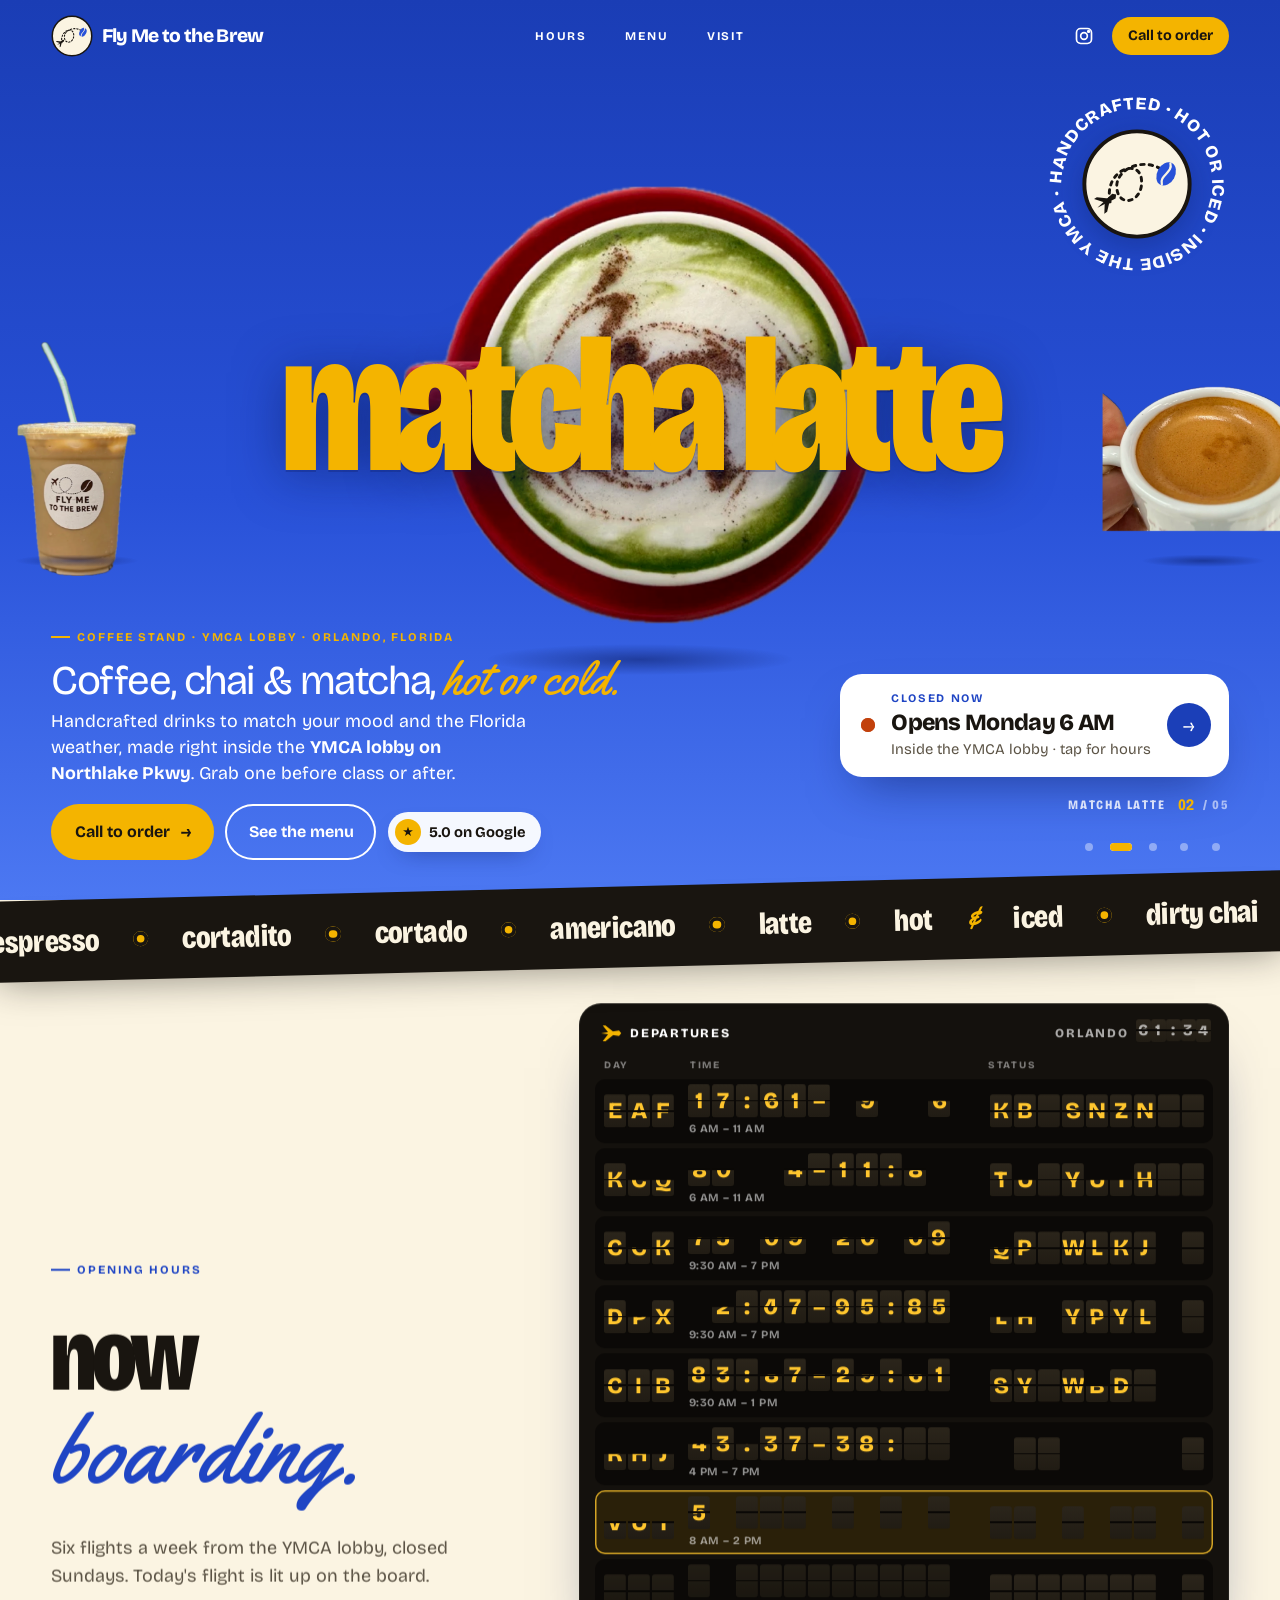
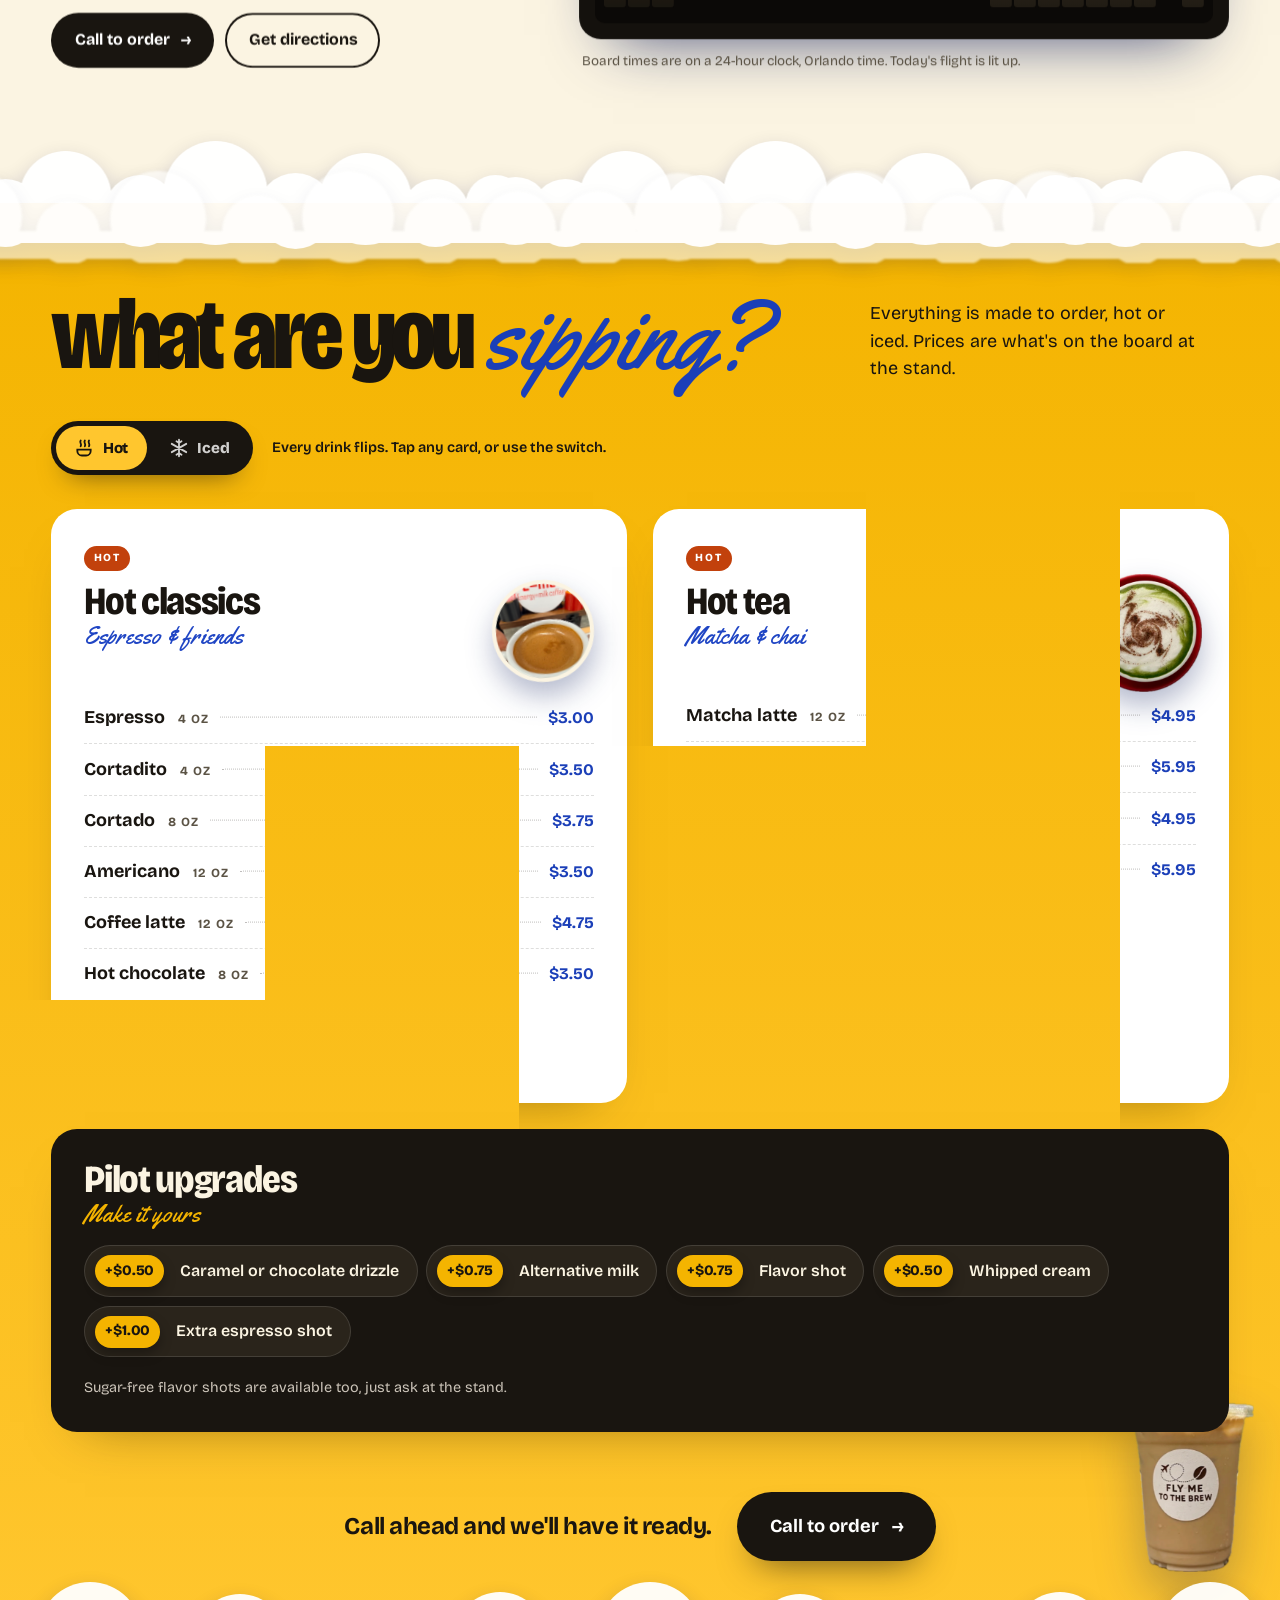
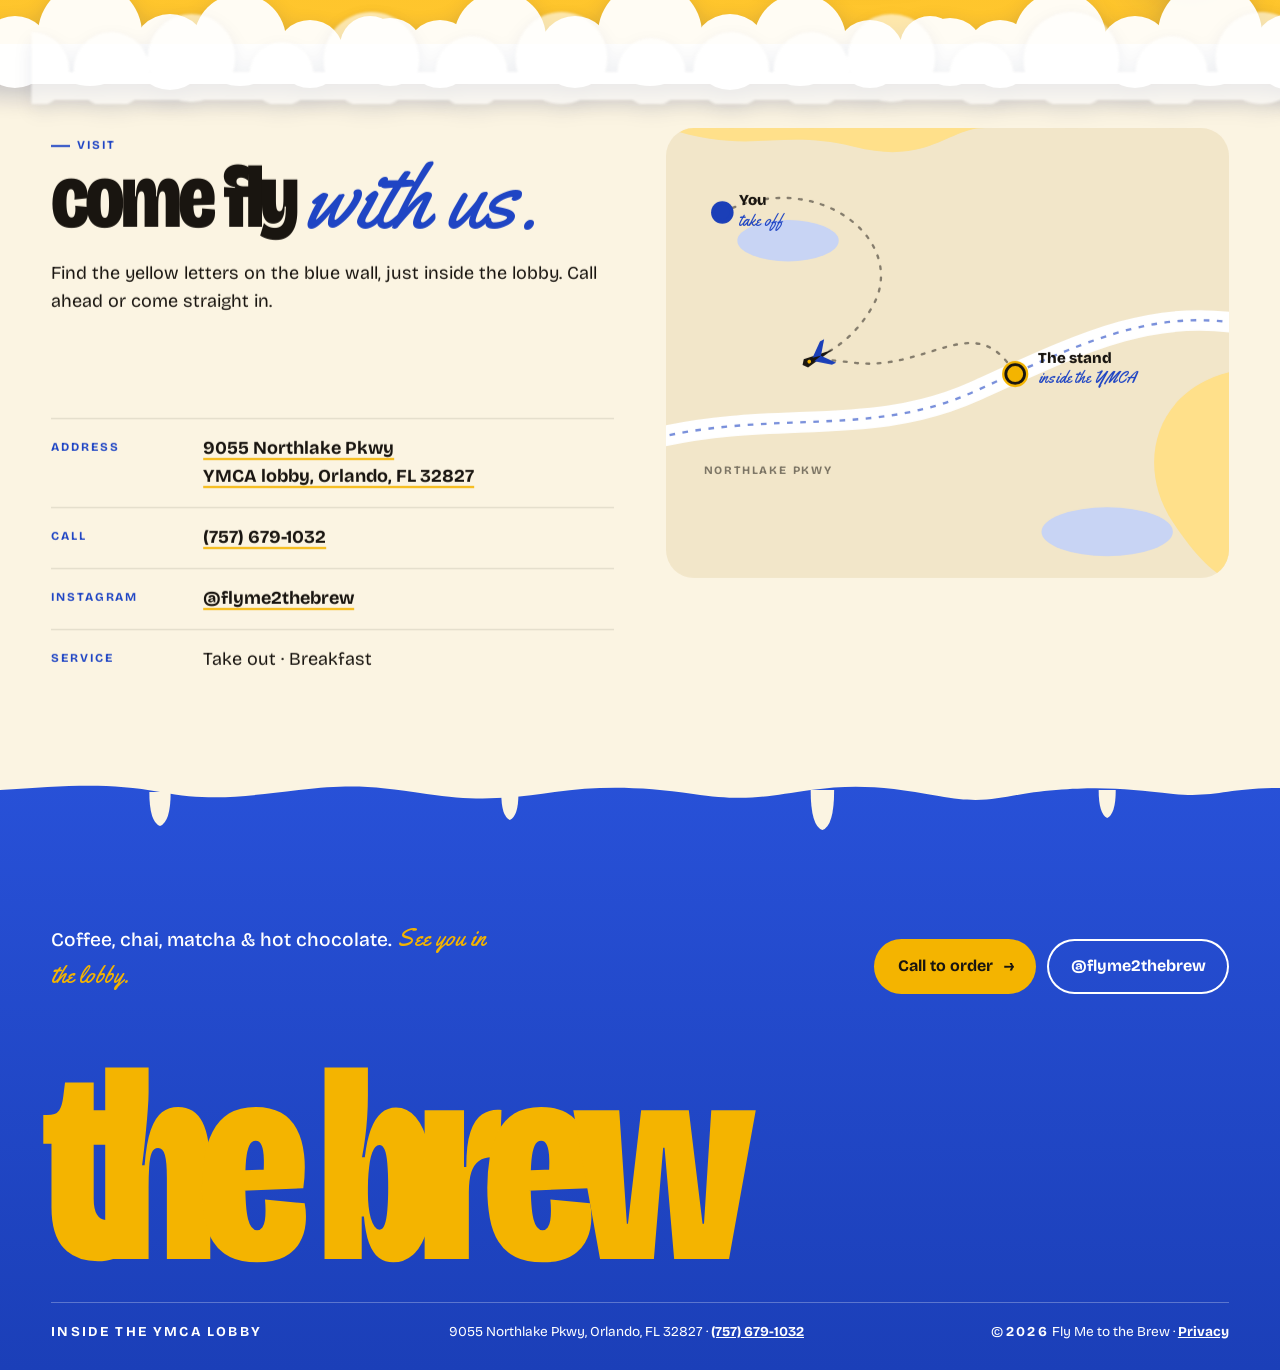
